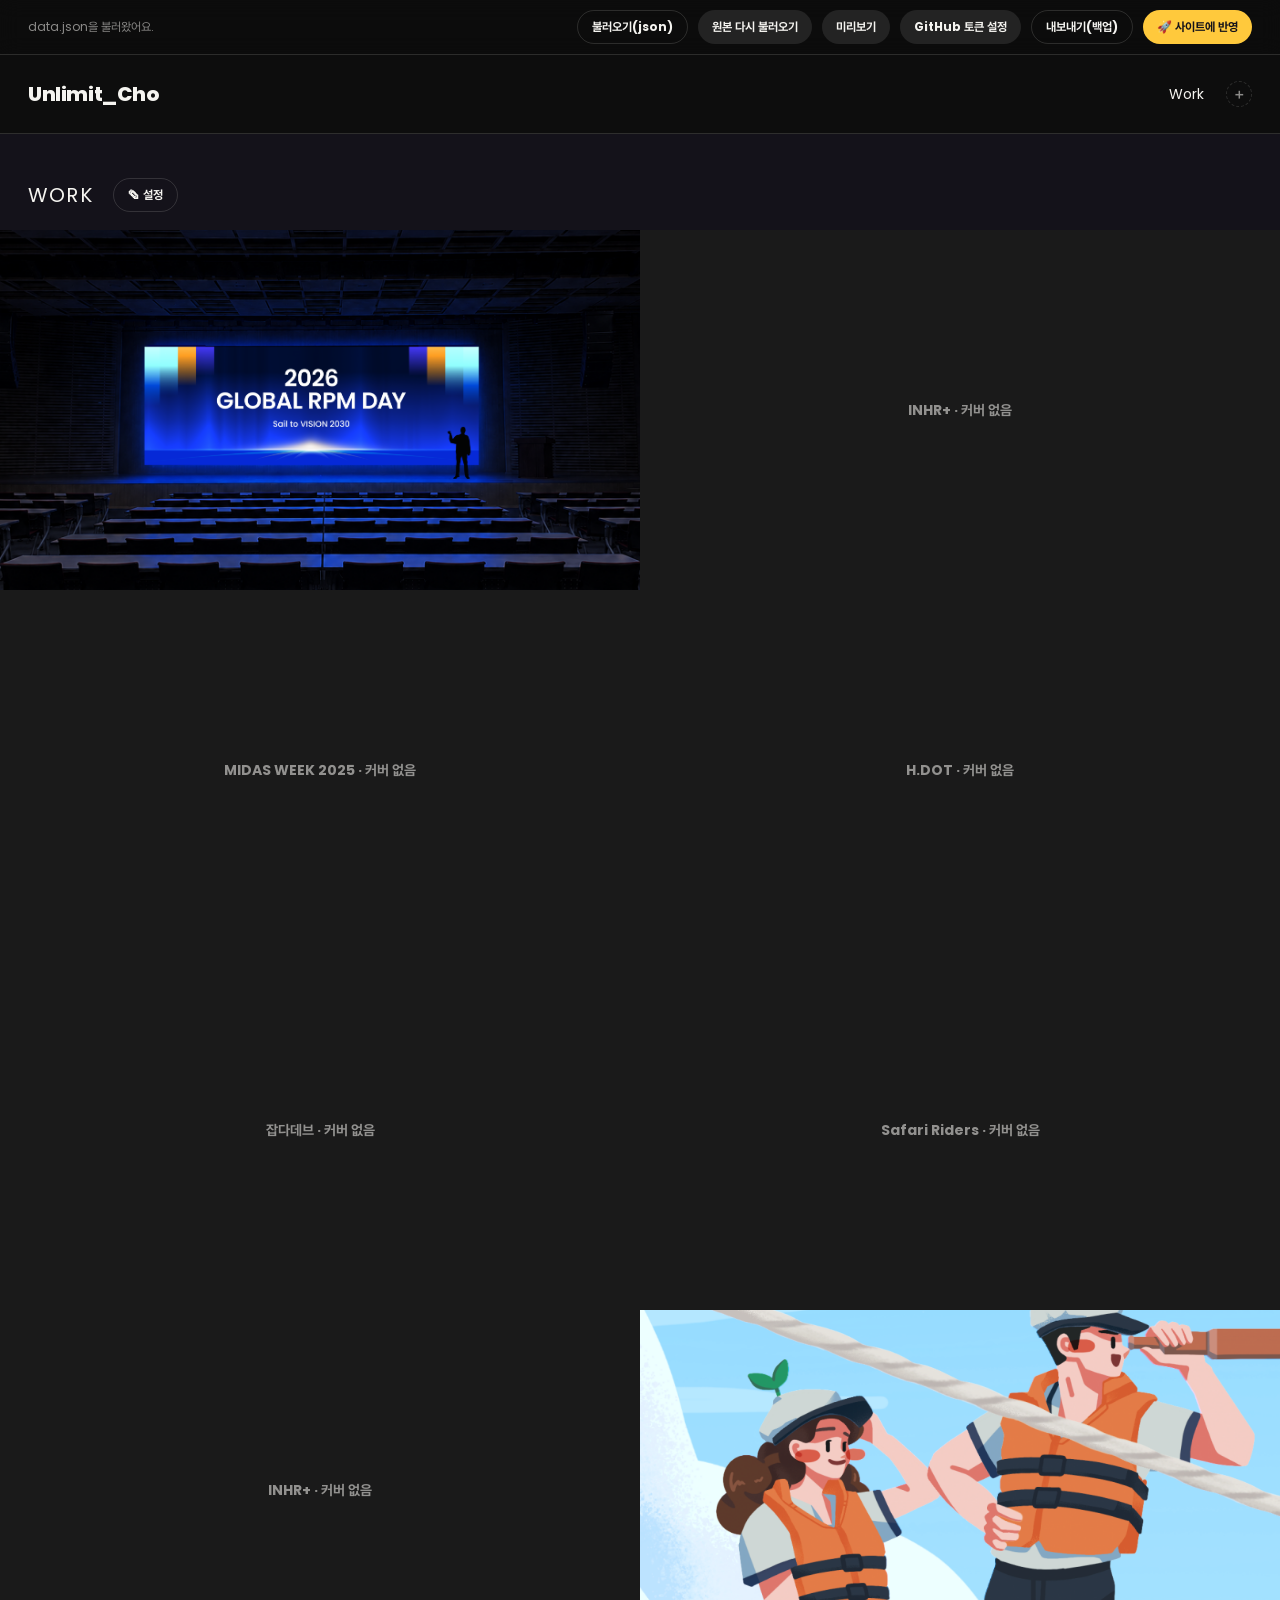
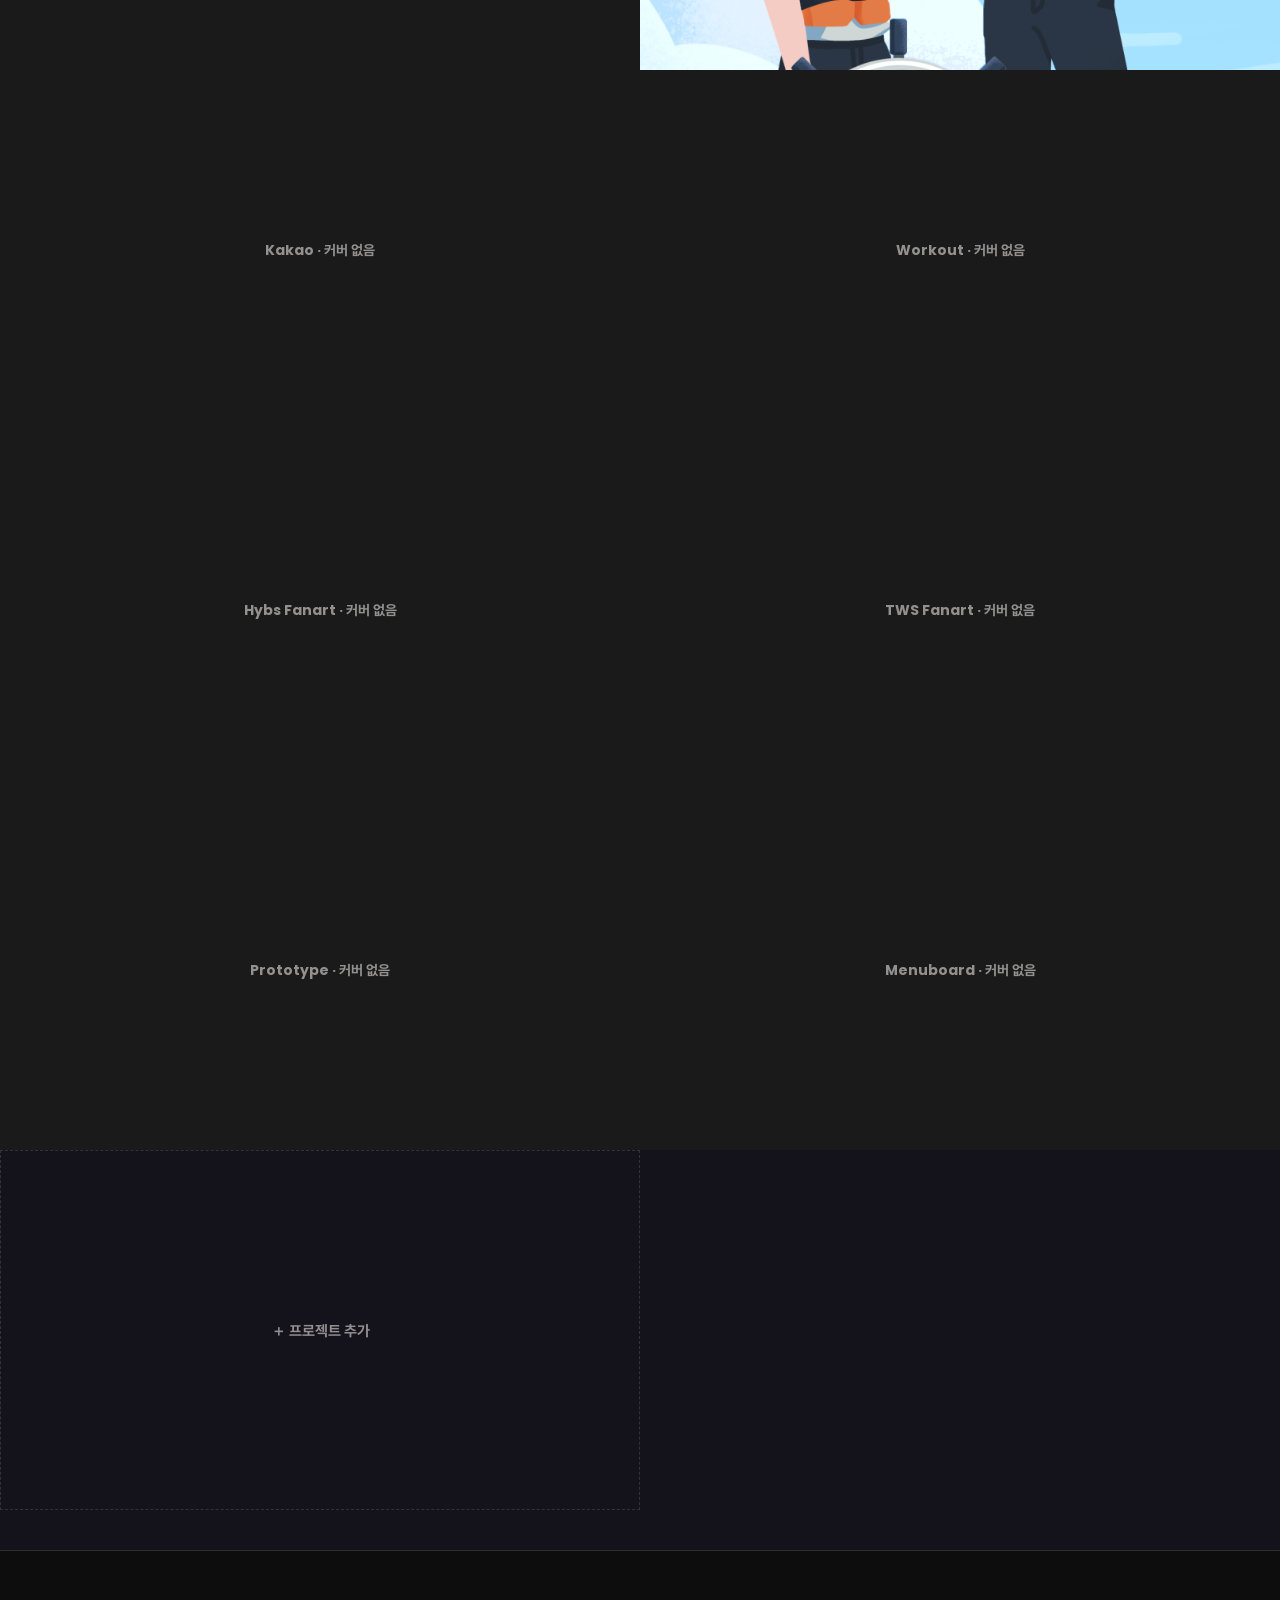
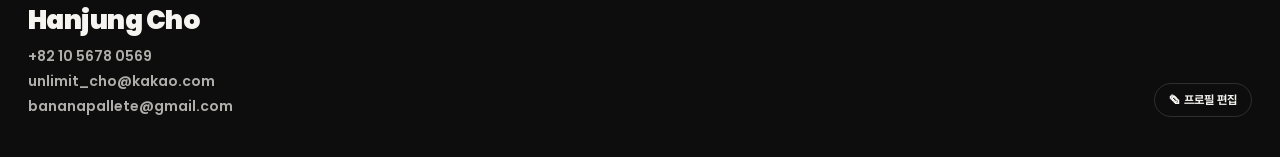
==== admin.html @ c5ddfb30 "초안 경고 배너의 버튼 이름을 결과가 드러나게 수정 "사이트 내용 쓰기" / "임시저장 유지"는 어느 쪽을 고르면 무엇이 남는지 바로 읽히지 않아서, 두 버튼을 대칭으로 다시 지었" ====
<!DOCTYPE html>
<html lang="ko">
<head>
<meta charset="UTF-8" />
<meta name="viewport" content="width=device-width, initial-scale=1.0" />
<title>관리자 페이지 — Unlimit_Cho Portfolio</title>
<link rel="stylesheet" href="style.css" />
</head>
<body class="theme-dark admin-body">

<!-- 관리자 전용 유틸 바 — 이 바를 빼면 아래는 실제 사이트와 같은 구조 -->
<div class="admin-utilbar">
  <div class="container">
    <span class="autosave-status" id="autosaveStatus">불러오는 중...</span>
    <div class="admin-actions">
      <button class="btn btn-outline file-btn btn-small" title="data.json 파일을 직접 불러오기">
        불러오기(json)
        <input type="file" id="importFile" accept="application/json" />
      </button>
      <button class="btn btn-ghost btn-small" id="resetBtn" title="임시 저장을 지우고 원본 data.json을 다시 불러오기">원본 다시 불러오기</button>
      <button class="btn btn-ghost btn-small" id="previewBtn" title="지금 상태를 새 탭에서 미리보기">미리보기</button>
      <button class="btn btn-ghost btn-small" id="tokenBtn" title="배포에 쓸 GitHub 토큰 입력">GitHub 토큰 설정</button>
      <button class="btn btn-outline btn-small" id="exportBtn" title="data.json을 파일로 받아두는 백업">내보내기(백업)</button>
      <button class="btn btn-primary btn-small" id="publishBtn" title="지금 상태 전체를 GitHub에 커밋해 실제 사이트에 반영">🚀 사이트에 반영</button>
    </div>
  </div>
</div>

<!-- 임시저장 초안이 실제 사이트 내용과 다를 때만 나타나는 경고 -->
<div class="admin-stale" id="staleBanner" hidden>
  <div class="container">
    <span class="admin-stale-msg" id="staleMsg"></span>
    <div class="admin-stale-actions">
      <button class="btn btn-outline btn-small" id="staleUseServer" title="임시저장을 지우고 지금 사이트에 올라가 있는 내용을 가져옵니다">사이트에 올라간 내용 불러오기</button>
      <button class="btn btn-ghost btn-small" id="staleKeepDraft" title="화면에 올라와 있는 임시저장 내용을 그대로 두고 계속 편집합니다">임시저장 내용으로 계속 편집</button>
    </div>
  </div>
</div>

<!-- 실제 사이트(index.html)와 동일한 헤더: 브랜드 + 카테고리 탭 -->
<header class="site-header">
  <div class="container">
    <div class="brand">
      <span class="brand-name" id="brandName">Unlimit_Cho</span>
      <span class="brand-role" id="brandRole"></span>
    </div>
    <nav class="tabs" id="tabs"></nav>
  </div>
</header>

<!-- 실제 사이트와 동일한 카테고리별 섹션 그리드 (카드를 클릭하면 편집 팝업) -->
<section class="work">
  <div id="workSections">
    <div class="empty-state">Loading...</div>
  </div>
</section>

<!-- 실제 사이트와 동일한 푸터 + 프로필 편집 버튼 -->
<footer class="site-footer">
  <div class="container footer-grid">
    <div>
      <div class="footer-title" id="footerName">Unlimit_Cho</div>
      <div class="footer-contact" id="footerContact"></div>
    </div>
    <button class="btn btn-outline btn-small" id="profileEditBtn">✎ 프로필 편집</button>
  </div>
</footer>

<div class="admin-modal-overlay hidden" id="projectEditOverlay">
  <div class="admin-modal">
    <div class="admin-modal-topbar">
      <span class="admin-modal-savestate" id="modalSaveState"></span>
      <button class="btn btn-primary btn-small" id="projectEditSave">🚀 저장 · 사이트에 반영</button>
      <button class="admin-modal-close" id="projectEditClose" title="저장하지 않고 닫기">✕</button>
    </div>
    <div id="projectEditBody"></div>
  </div>
</div>

<!-- 지금 어느 부분을 수정 중인지 보여주는 안내 칩 (입력창에 포커스하면 나타남) -->
<div class="editing-indicator" id="editingIndicator" aria-live="polite"></div>

<script src="blocks.js"></script>
<script src="admin.js"></script>
</body>
</html>
---- style.css ----
/* ==========================================================================
   Unlimit_Cho Portfolio — Shared Design System
   미니멀 모노톤 스타일 (Poppins + Pretendard)
   ========================================================================== */

@font-face {
  font-family: "Poppins";
  src: url("fonts/poppins/Poppins-Regular.woff2") format("woff2");
  font-weight: 400;
  font-style: normal;
  font-display: swap;
}
@font-face {
  font-family: "Poppins";
  src: url("fonts/poppins/Poppins-Medium.woff2") format("woff2");
  font-weight: 500;
  font-style: normal;
  font-display: swap;
}
@font-face {
  font-family: "Poppins";
  src: url("fonts/poppins/Poppins-SemiBold.woff2") format("woff2");
  font-weight: 600;
  font-style: normal;
  font-display: swap;
}
@font-face {
  font-family: "Poppins";
  src: url("fonts/poppins/Poppins-Bold.woff2") format("woff2");
  font-weight: 700;
  font-style: normal;
  font-display: swap;
}
@font-face {
  font-family: "Poppins";
  src: url("fonts/poppins/Poppins-ExtraBold.woff2") format("woff2");
  font-weight: 800;
  font-style: normal;
  font-display: swap;
}
@font-face {
  font-family: "Poppins";
  src: url("fonts/poppins/Poppins-Black.woff2") format("woff2");
  font-weight: 900;
  font-style: normal;
  font-display: swap;
}

@font-face {
  font-family: "Pretendard";
  src: url("fonts/pretendard/Pretendard-Regular.woff2") format("woff2");
  font-weight: 400;
  font-style: normal;
  font-display: swap;
}
@font-face {
  font-family: "Pretendard";
  src: url("fonts/pretendard/Pretendard-Medium.woff2") format("woff2");
  font-weight: 500;
  font-style: normal;
  font-display: swap;
}
@font-face {
  font-family: "Pretendard";
  src: url("fonts/pretendard/Pretendard-SemiBold.woff2") format("woff2");
  font-weight: 600;
  font-style: normal;
  font-display: swap;
}
@font-face {
  font-family: "Pretendard";
  src: url("fonts/pretendard/Pretendard-Bold.woff2") format("woff2");
  font-weight: 700;
  font-style: normal;
  font-display: swap;
}
@font-face {
  font-family: "Pretendard";
  src: url("fonts/pretendard/Pretendard-ExtraBold.woff2") format("woff2");
  font-weight: 800;
  font-style: normal;
  font-display: swap;
}
@font-face {
  font-family: "Pretendard";
  src: url("fonts/pretendard/Pretendard-Black.woff2") format("woff2");
  font-weight: 900;
  font-style: normal;
  font-display: swap;
}

:root {
  --ink: #14121a;
  --paper: #faf9f6;
  --paper-soft: #f1efe9;
  --line: rgba(20, 18, 26, 0.12);
  --muted: rgba(20, 18, 26, 0.55);

  /* 카테고리 필터용으로만 쓰는 최소한의 포인트 컬러 */
  --branding: #ff4d6d;
  --illustration: #6c5ce7;
  --motion: #00c2a8;
  --sun: #ffc93c;

  --radius-lg: 28px;
  --radius-md: 18px;
  --radius-sm: 10px;

  /* 카드/패널처럼 배경 위에 살짝 떠 있는 면 */
  --panel: #ffffff;

  --shadow-card: 0 10px 30px rgba(20, 18, 26, 0.08);
  --shadow-pop: 0 20px 50px rgba(20, 18, 26, 0.22);

  --header-h: 78px;

  /* Poppins가 라틴 문자를 담당하고, 한글은 자동으로 Pretendard로 대체됩니다 */
  --font: "Poppins", "Pretendard", "Apple SD Gothic Neo", "Helvetica Neue", Arial, sans-serif;
}

/* 공개 사이트(index/project)와 관리자 페이지 모두 같은 다크 테마를 공유 */
body.theme-dark {
  --ink: #f5f4f0;
  --paper: #0d0d0d;
  --paper-soft: #1a1a1a;
  --panel: #161616;
  --line: rgba(245, 244, 240, 0.14);
  --muted: rgba(245, 244, 240, 0.55);
}

* { box-sizing: border-box; }

html, body {
  margin: 0;
  padding: 0;
}

body {
  background: var(--paper);
  color: var(--ink);
  font-family: var(--font);
  line-height: 1.5;
  -webkit-font-smoothing: antialiased;
  /* 콘텐츠 배경색 전환이 갑자기가 아니라 서서히 일어나도록 */
  transition: background-color 0.65s ease, color 0.65s ease;
}

a { color: inherit; text-decoration: none; }
img { max-width: 100%; display: block; }
button { font-family: inherit; cursor: pointer; }
input, textarea, select { font-family: inherit; }

::selection { background: var(--sun); color: var(--ink); }

.container {
  max-width: 1350px;
  margin: 0 auto;
  padding: 0 28px;
}

/* ---------------------------------- Header ---------------------------------- */

.site-header {
  position: sticky;
  top: 0;
  z-index: 40;
  background: var(--paper);
  border-bottom: 1px solid var(--line);
}

.site-header .container {
  display: flex;
  align-items: center;
  justify-content: space-between;
  height: var(--header-h);
  gap: 14px;
}

.brand {
  display: flex;
  flex-direction: column;
  line-height: 1.1;
}

.brand-name {
  font-weight: 800;
  font-size: 20px;
  letter-spacing: -0.02em;
  transition: color 0.2s ease;
}

.brand-role {
  font-size: 12px;
  color: var(--muted);
  font-weight: 600;
}

.tabs {
  display: flex;
  align-items: center;
  gap: 22px;
}

.tab {
  border: none;
  background: transparent;
  padding: 6px 0;
  font-weight: 400;
  font-size: 14px;
  color: var(--muted);
  transition: color 0.2s ease, transform 0.15s ease;
  white-space: nowrap;
  flex: none;
}

.tab:hover { transform: translateY(-1px); }

.tab.active { color: var(--ink); }

/* 카테고리 이름은 레귤러 두께로 통일하고, 선택 여부는 색으로만 구분한다.
   두 겹 크로스페이드 구조는 그대로 두어 레이아웃이 흔들리지 않게 유지 */
.tab-label {
  position: relative;
  display: inline-block;
  white-space: nowrap;
}

.tab-label .tl-bold {
  font-weight: 400;
  opacity: 0;
  transition: opacity 0.25s ease;
}

.tab-label .tl-reg {
  position: absolute;
  inset: 0;
  font-weight: 400;
  opacity: 1;
  transition: opacity 0.25s ease;
}

.tab.active .tab-label .tl-bold { opacity: 1; }
.tab.active .tab-label .tl-reg { opacity: 0; }

/* ---------------------------------- Work Grid ---------------------------------- */

.work {
  background: var(--paper);
  transition: background 0.2s ease;
  padding-bottom: 40px;
}

/* 카테고리별 단(섹션): 제목 줄 + 카드 그리드 */
.work-section {
  scroll-margin-top: calc(var(--header-h) + 8px);
}

.work-section-head {
  padding: 44px 0 18px;
}

/* 섹션 머리를 생략한 경우(카테고리 하나) 그만큼의 위 여백을 섹션이 대신 갖는다 */
.work-section-bare {
  padding-top: 44px;
}

.work-section-head .container {
  display: flex;
  align-items: center;
  gap: 10px;
}

/* 바디에 표시되는 카테고리 이름은 레귤러 + 전부 대문자 */
.work-section-head h2 {
  font-size: 20px;
  font-weight: 400;
  letter-spacing: 0.06em;
  text-transform: uppercase;
  margin: 0;
}

/* 관리자 전용: 섹션 머리의 카테고리 설정 버튼 */
.ws-edit { margin-left: 10px; }

.work-grid {
  display: grid;
  grid-template-columns: repeat(2, 1fr);
  gap: 0;
}

.card {
  position: relative;
  cursor: pointer;
  overflow: hidden;
}

.card-media {
  aspect-ratio: 16 / 9;
  width: 100%;
  display: flex;
  align-items: center;
  justify-content: center;
  background: var(--paper-soft);
  position: relative;
  overflow: hidden;
}

.card-media img,
.card-media video {
  width: 100%;
  height: 100%;
  object-fit: cover;
  transition: transform 0.5s ease;
}

.card:hover .card-media img,
.card:hover .card-media video {
  transform: scale(1.04);
}

/* 평소엔 이미지만 보이다가, 마우스를 올리면 어두운 스크림 위로 제목·설명이 중앙에 페이드인 */
.card-body {
  position: absolute;
  inset: 0;
  display: flex;
  flex-direction: column;
  align-items: center;
  justify-content: center;
  text-align: center;
  padding: 32px;
  background: rgba(0, 0, 0, 0.55);
  opacity: 0;
  transition: opacity 0.3s ease;
}

.card:hover .card-body { opacity: 1; }

.card-title {
  font-size: 17px;
  font-weight: 700;
  letter-spacing: -0.01em;
  color: #fff;
  margin-bottom: 6px;
}

.card-desc {
  font-size: 13px;
  line-height: 1.5;
  color: rgba(255, 255, 255, 0.7);
  display: -webkit-box;
  -webkit-line-clamp: 2;
  -webkit-box-orient: vertical;
  overflow: hidden;
}

.empty-state {
  padding: 60px 20px;
  text-align: center;
  color: var(--muted);
  font-weight: 600;
  grid-column: 1 / -1;
}

/* ---------------------------------- 상세 페이지 태그 ---------------------------------- */

.modal-tag {
  display: inline-block;
  font-size: 11px;
  font-weight: 400;
  letter-spacing: 0.06em;
  text-transform: uppercase;
  padding: 5px 12px;
  border-radius: 999px;
  border: 1.5px solid var(--line);
  color: var(--muted);
  margin-bottom: 14px;
  background: transparent;
}

/* ---------------------------------- Footer ---------------------------------- */

.site-footer {
  border-top: 1px solid var(--line);
  padding: 50px 0 40px;
}

.footer-grid {
  display: flex;
  flex-wrap: wrap;
  justify-content: space-between;
  gap: 24px;
  align-items: flex-end;
}

.footer-title {
  font-size: 26px;
  font-weight: 900;
  letter-spacing: -0.02em;
  margin-bottom: 6px;
}

.footer-contact {
  display: flex;
  flex-direction: column;
  gap: 4px;
  font-size: 14px;
  font-weight: 600;
  color: color-mix(in srgb, var(--ink) 70%, transparent);
}

.footer-contact a:hover { color: var(--branding); }

.footer-admin-link {
  font-size: 12px;
  color: color-mix(in srgb, var(--ink) 35%, transparent);
  font-weight: 600;
}

.footer-admin-link:hover { color: color-mix(in srgb, var(--ink) 60%, transparent); }

/* --------- 프로젝트 배경색: 그 프로젝트를 여는 동안 전체 배경이 서서히 바뀐다 --------- */

/* 배경이 켜져 있는 동안에는 페이지의 기본 배경(--paper) 대신 인라인 색이 쓰인다.
   본문 영역들이 자기 배경으로 덮어버리지 않도록 투명 처리 */
body.bg-takeover .work,
body.bg-takeover .proj-main,
body.bg-takeover .site-footer {
  background: transparent;
}

/* 밝은 색으로 덮었을 때는 글자·선을 어두운 쪽으로 뒤집어 대비를 유지 */
body.bg-takeover-light {
  --ink: #14121a;
  --paper: #faf9f6;
  --paper-soft: #f1efe9;
  --line: rgba(20, 18, 26, 0.12);
  --muted: rgba(20, 18, 26, 0.55);
}

/* 배경 전환에 맞춰 글자색도 서서히 따라오도록 */
.proj-title,
.back-link,
.proj-brand,
.footer-title,
.footer-contact,
.blk-text {
  transition: color 0.65s ease;
}

/* ---------------------- 스크롤 리빌: 화면에 들어오면 슬라이드 인 ---------------------- */

.reveal {
  opacity: 0;
  transform: translateY(48px);
  transition: opacity 0.7s ease-in, transform 0.7s ease-in;
  will-change: opacity, transform;
}

.reveal.reveal-in {
  opacity: 1;
  transform: none;
}

@media (prefers-reduced-motion: reduce) {
  .reveal {
    opacity: 1;
    transform: none;
    transition: none;
  }
}

/* ================================================================
   Admin page
   ================================================================ */

/* 관리자 화면의 모든 입력 요소는 다크 테마 색을 따른다
   (브라우저 기본값이 흰 배경/검은 글자라 명시가 필요) */
.admin-body input:not([type="color"]):not([type="file"]):not([type="checkbox"]),
.admin-body textarea,
.admin-body select,
.admin-modal input:not([type="color"]):not([type="file"]):not([type="checkbox"]),
.admin-modal textarea,
.admin-modal select {
  background: var(--paper-soft);
  color: var(--ink);
  caret-color: var(--sun);
}

.admin-body ::placeholder,
.admin-modal ::placeholder {
  color: color-mix(in srgb, var(--ink) 35%, transparent);
}

/* 관리자 전용 유틸 바 — 이 바 아래는 실제 사이트와 동일한 구조 */
.admin-utilbar {
  position: sticky;
  top: 0;
  z-index: 60;
  background: color-mix(in srgb, var(--paper) 92%, transparent);
  backdrop-filter: blur(10px);
  border-bottom: 1px solid var(--line);
}

.admin-utilbar .container {
  display: flex;
  align-items: center;
  gap: 14px;
  height: 54px;
  overflow-x: auto;
}

.admin-utilbar .autosave-status {
  margin-right: auto;
  white-space: nowrap;
  overflow: hidden;
  text-overflow: ellipsis;
}

.admin-utilbar .admin-actions {
  flex-wrap: nowrap;
  flex: none;
}

.admin-utilbar .btn { white-space: nowrap; }

/* 오래된 임시저장으로 사이트를 덮어쓰기 전에 띄우는 경고 배너 */
.admin-stale {
  background: #4a2b00;
  border-bottom: 1px solid #7a4a00;
  color: #ffe6bf;
}

.admin-stale[hidden] { display: none; }

.admin-stale .container {
  display: flex;
  align-items: center;
  gap: 14px;
  padding: 12px 28px;
}

.admin-stale-msg {
  margin-right: auto;
  font-size: 13px;
  line-height: 1.6;
}

.admin-stale-actions {
  display: flex;
  gap: 8px;
  flex: none;
}

@media (max-width: 720px) {
  .admin-stale .container { flex-direction: column; align-items: stretch; }
  .admin-stale-actions { justify-content: flex-end; }
}

/* 사이트 헤더는 유틸 바 바로 아래에 붙어 스크롤 시 함께 고정 */
.admin-body .site-header { top: 54px; }

.admin-actions {
  display: flex;
  gap: 10px;
  flex-wrap: wrap;
}

.btn {
  border: none;
  border-radius: 999px;
  padding: 10px 18px;
  font-weight: 700;
  font-size: 13px;
  transition: transform 0.15s ease, opacity 0.15s ease;
}

.btn:hover { transform: translateY(-1px); }

.btn-primary { background: var(--sun); color: #14121a; }
.btn-ghost { background: color-mix(in srgb, var(--ink) 10%, transparent); color: var(--ink); }
.btn-outline { background: transparent; border: 1.5px solid var(--line); color: var(--ink); }
.btn-danger { background: transparent; color: var(--branding); border: 1.5px solid color-mix(in srgb, var(--branding) 55%, transparent); }
.btn-small { padding: 7px 14px; font-size: 12px; }
.btn-xs { padding: 5px 11px; font-size: 11px; }

.file-btn { position: relative; overflow: hidden; }

/* 파일 input은 대체 요소라 inset:0만으로는 늘어나지 않는다.
   버튼 전체가 클릭되도록 크기를 명시한다 */
.file-btn input[type="file"] {
  position: absolute;
  inset: 0;
  width: 100%;
  height: 100%;
  opacity: 0;
  cursor: pointer;
}

.field-row {
  display: grid;
  grid-template-columns: repeat(auto-fit, minmax(220px, 1fr));
  gap: 14px;
  margin-bottom: 14px;
}

.field label {
  display: block;
  font-size: 12px;
  font-weight: 700;
  color: var(--muted);
  margin-bottom: 6px;
  transition: color 0.15s ease;
}

.field input[type="text"],
.field input[type="email"],
.field input[type="tel"],
.field input[type="url"],
.field textarea {
  width: 100%;
  padding: 10px 12px;
  border-radius: var(--radius-sm);
  border: 1.5px solid var(--line);
  background: var(--paper-soft);
  font-size: 14px;
}

.field textarea {
  resize: vertical;
  min-height: 90px;
}

/* ---- 사이트와 동일한 카드 그리드 위의 관리자 요소 ---- */

/* 커버가 없는 카드에도 제목이 보이도록 (공개 사이트에는 없는 관리자 전용 표시) */
.card-empty-title {
  font-size: 14px;
  font-weight: 700;
  color: var(--muted);
  padding: 16px;
  text-align: center;
}

.card-edit-hint {
  margin-top: 10px;
  font-size: 12px;
  font-weight: 700;
  color: rgba(255, 255, 255, 0.55);
}

/* 카드 위 삭제/드래그 버튼 (호버 시 표시) */
.admin-card .project-thumb-delete,
.admin-card .project-thumb-handle {
  z-index: 2;
  width: 30px;
  height: 30px;
  top: 10px;
}

.admin-card .project-thumb-delete { right: 10px; }
.admin-card .project-thumb-handle { left: 10px; }

.admin-card:hover .project-thumb-delete,
.admin-card:hover .project-thumb-handle { opacity: 1; }

.admin-card.dragging { opacity: 0.4; }

/* ---- 드래그로 옮길 자리를 색 막대로 표시 (카드·블록·이미지 공통) ---- */

.drop-before::after,
.drop-after::after {
  content: "";
  position: absolute;
  z-index: 5;
  background: var(--sun);
  border-radius: 999px;
  box-shadow: 0 0 10px color-mix(in srgb, var(--sun) 75%, transparent);
  pointer-events: none;
  animation: drop-pop 0.14s ease-out;
}

/* 가로로 나열된 항목: 왼쪽/오른쪽 경계에 세로 막대 */
.drop-x.drop-before::after,
.drop-x.drop-after::after {
  top: 5%;
  bottom: 5%;
  width: 4px;
}

.drop-x.drop-before::after { left: 0; }
.drop-x.drop-after::after { right: 0; }

/* 세로로 쌓인 항목: 위/아래 경계에 가로 막대 */
.drop-y.drop-before::after,
.drop-y.drop-after::after {
  left: 2%;
  right: 2%;
  height: 4px;
}

.drop-y.drop-before::after { top: 0; }
.drop-y.drop-after::after { bottom: 0; }

@keyframes drop-pop {
  from { opacity: 0; transform: scale(0.7); }
  to { opacity: 1; transform: none; }
}

/* "+ 프로젝트 추가" 카드 */
.card-add {
  aspect-ratio: 16 / 9;
  border: 1.5px dashed var(--line);
  background: transparent;
  color: var(--muted);
  font-size: 15px;
  font-weight: 700;
  display: flex;
  align-items: center;
  justify-content: center;
  cursor: pointer;
  transition: border-color 0.15s ease, color 0.15s ease;
}

.card-add:hover {
  border-color: var(--sun);
  color: var(--sun);
}

.tab-add {
  width: 26px;
  height: 26px;
  border: 1.5px dashed var(--line);
  border-radius: 50%;
  background: transparent;
  color: var(--muted);
  font-size: 14px;
  font-weight: 700;
  display: flex;
  align-items: center;
  justify-content: center;
  padding: 0;
  flex: none;
  transition: border-color 0.15s ease, color 0.15s ease;
}

.tab-add:hover {
  border-color: var(--sun);
  color: var(--sun);
  transform: none;
}

.project-thumb-delete {
  position: absolute;
  top: 6px;
  right: 6px;
  width: 24px;
  height: 24px;
  border-radius: 50%;
  border: none;
  background: rgba(20, 18, 26, 0.7);
  color: #fff;
  font-size: 12px;
  line-height: 1;
  display: flex;
  align-items: center;
  justify-content: center;
  opacity: 0;
  transition: opacity 0.15s ease;
}

.project-thumb-card:hover .project-thumb-delete { opacity: 1; }

.project-thumb-handle {
  position: absolute;
  top: 6px;
  left: 6px;
  width: 24px;
  height: 24px;
  border-radius: 50%;
  border: none;
  background: rgba(20, 18, 26, 0.7);
  color: #fff;
  font-size: 12px;
  line-height: 1;
  display: flex;
  align-items: center;
  justify-content: center;
  opacity: 0;
  cursor: grab;
  transition: opacity 0.15s ease;
}

.project-thumb-card:hover .project-thumb-handle { opacity: 1; }
.project-thumb-handle:active { cursor: grabbing; }

.project-thumb-card.dragging { opacity: 0.4; }

/* ---- 프로젝트 편집 팝업 ---- */

.admin-modal-overlay {
  position: fixed;
  inset: 0;
  background: rgba(0, 0, 0, 0.65);
  backdrop-filter: blur(4px);
  display: flex;
  align-items: flex-start;
  justify-content: center;
  padding: 40px 20px;
  overflow-y: auto;
  z-index: 200;
}

.admin-modal-overlay.hidden { display: none; }

/* 화면 폭에 따라 유동적으로 넓어지되 1920px을 넘지 않는다.
   웹에서 주로 편집하므로 넓은 모니터에서는 그만큼 넓게 써서 스크롤을 줄인다 */
.admin-modal {
  background: var(--panel);
  border: 1px solid var(--line);
  border-radius: var(--radius-lg);
  width: min(90vw, 1920px);
  padding: 32px;
  position: relative;
  box-shadow: var(--shadow-pop);
  margin-bottom: 40px;
}

/* 팝업 상단 바: [저장되지 않음 표시] ... [저장 버튼] [닫기 버튼] */
.admin-modal-topbar {
  display: flex;
  align-items: center;
  justify-content: flex-end;
  gap: 10px;
  margin-bottom: 12px;
}

.admin-modal-savestate {
  margin-right: auto;
  font-size: 12px;
  font-weight: 700;
  color: var(--sun);
  opacity: 0;
  transition: opacity 0.15s ease;
  overflow: hidden;
  text-overflow: ellipsis;
  white-space: nowrap;
}

.admin-modal-savestate.visible { opacity: 1; }

.admin-modal-close {
  width: 36px;
  height: 36px;
  border-radius: 50%;
  border: none;
  background: var(--paper-soft);
  color: var(--ink);
  font-size: 16px;
  font-weight: 700;
  display: flex;
  align-items: center;
  justify-content: center;
  flex: none;
}

.project-card-head {
  display: flex;
  justify-content: space-between;
  align-items: center;
  margin-bottom: 12px;
  gap: 10px;
}

.project-card-head strong {
  font-size: 14px;
}

.thumb-row {
  display: flex;
  flex-wrap: wrap;
  align-items: flex-start;
  gap: 8px;
  margin-top: 10px;
}

/* 높이만 고정하고 너비는 이미지 비율을 따라간다 (정사각형 크롭 없이 전체가 보이도록) */
.thumb {
  position: relative;
  height: 96px;
  width: auto;
  min-width: 44px;
  border-radius: var(--radius-sm);
  overflow: hidden;
  border: 1.5px solid var(--line);
  background: var(--paper-soft);
  flex: none;
}

.thumb img, .thumb video {
  height: 100%;
  width: auto;
  max-width: 260px;
  object-fit: contain;
  display: block;
}

/* 썸네일 줄 안에 함께 놓이는 업로드 타일 */
.thumb-add {
  height: 96px;
  min-width: 96px;
  padding: 0 12px;
  border: 1.5px dashed var(--line);
  border-radius: var(--radius-sm);
  background: transparent;
  color: var(--muted);
  display: flex;
  flex-direction: column;
  align-items: center;
  justify-content: center;
  gap: 3px;
  flex: none;
  transition: border-color 0.15s ease, color 0.15s ease;
}

.thumb-add:hover {
  border-color: var(--sun);
  color: var(--sun);
}

.thumb-add-plus { font-size: 17px; line-height: 1; }
.thumb-add-text { font-size: 11px; font-weight: 700; white-space: nowrap; }

.thumb button {
  position: absolute;
  top: 3px;
  right: 3px;
  width: 20px;
  height: 20px;
  border-radius: 50%;
  border: none;
  background: rgba(20, 18, 26, 0.75);
  color: #fff;
  font-size: 11px;
  line-height: 1;
}

.autosave-status {
  font-size: 12px;
  color: var(--muted);
}

/* 상단바(← Back to list)·제목과 같은 기준선에 맞춘다.
   .container와 동일한 폭·여백을 써서 좌우 여백이 정확히 일치한다 */
.blk-text {
  width: 100%;
  max-width: 1350px;
  margin: 0 auto;
  padding: 0 28px;
  white-space: pre-wrap;
  line-height: 1.65;
  color: color-mix(in srgb, var(--ink) 80%, transparent);
}

.blk-images-single {
  display: flex;
  flex-direction: column;
  gap: 14px;
}

.blk-images-single img {
  width: 100%;
  border-radius: var(--radius-sm);
  border: 1px solid var(--line);
}

.blk-images-grid {
  display: grid;
  gap: 14px;
}

.blk-grid-2 { grid-template-columns: repeat(2, 1fr); }
.blk-grid-3 { grid-template-columns: repeat(3, 1fr); }
.blk-grid-4 { grid-template-columns: repeat(4, 1fr); }

.blk-images-grid img {
  width: 100%;
  height: 100%;
  aspect-ratio: 1 / 1;
  object-fit: cover;
  border-radius: var(--radius-sm);
  border: 1px solid var(--line);
}

.blk-images-masonry {
  columns: 3;
  column-gap: 14px;
}

.blk-images-masonry > * {
  break-inside: avoid;
  margin-bottom: 14px;
}

.blk-images-masonry img {
  width: 100%;
  display: block;
  border-radius: var(--radius-sm);
  border: 1px solid var(--line);
}

/* 그리드 반응형: 화면이 좁아지면 열 수를 줄이고, 모바일에서는 1열 */
@media (max-width: 1024px) {
  .blk-grid-3, .blk-grid-4 { grid-template-columns: repeat(2, 1fr); }
  .blk-images-masonry { columns: 2; }
}

@media (max-width: 640px) {
  .blk-grid-2, .blk-grid-3, .blk-grid-4 { grid-template-columns: 1fr; }
  .blk-images-masonry { columns: 1; }
  .blk-images-grid img { aspect-ratio: auto; }
}

.blk-slider {
  position: relative;
  overflow: hidden;
  border-radius: var(--radius-sm);
  border: 1px solid var(--line);
  background: var(--paper-soft);
}

.blk-slider-track {
  display: flex;
  align-items: flex-start;
  transition: transform 0.5s ease;
}

.blk-slider-track img {
  flex: 0 0 100%;
  width: 100%;
}

.blk-slider-dots {
  position: absolute;
  bottom: 12px;
  left: 0;
  right: 0;
  display: flex;
  justify-content: center;
  gap: 7px;
}

.blk-slider-dots button {
  width: 9px;
  height: 9px;
  border-radius: 50%;
  border: none;
  padding: 0;
  background: rgba(255, 255, 255, 0.55);
  box-shadow: 0 1px 3px rgba(20, 18, 26, 0.3);
}

.blk-slider-dots button.active { background: #fff; }

.blk-embed iframe {
  width: 100%;
  aspect-ratio: 16 / 9;
  border-radius: var(--radius-sm);
  border: 1px solid var(--line);
  display: block;
}

.blk-embed video {
  width: 100%;
  border-radius: var(--radius-sm);
  border: 1px solid var(--line);
  display: block;
}

/* ---------------------------- 프로젝트 상세 페이지 ---------------------------- */

.proj-topbar {
  position: sticky;
  top: 0;
  z-index: 40;
  background: color-mix(in srgb, var(--paper) 85%, transparent);
  backdrop-filter: blur(10px);
  border-bottom: 1px solid var(--line);
  transition: background-color 0.65s ease, border-color 0.65s ease, color 0.65s ease,
    transform 0.35s ease;
}

/* 아래로 스크롤하는 동안에는 상단바를 감춘다 (위로 올리면 다시 나타남) */
.proj-topbar-hidden { transform: translateY(-100%); }

/* ---------------------------- 맨 위로 가기 버튼 ---------------------------- */

.to-top {
  position: fixed;
  right: 28px;
  bottom: 28px;
  z-index: 60;
  width: 48px;
  height: 48px;
  border-radius: 50%;
  border: 1px solid var(--line);
  background: color-mix(in srgb, var(--paper) 88%, transparent);
  backdrop-filter: blur(10px);
  color: var(--ink);
  font-size: 18px;
  line-height: 1;
  display: flex;
  align-items: center;
  justify-content: center;
  /* 어느 정도 내려가기 전에는 감춰둔다 */
  opacity: 0;
  visibility: hidden;
  transform: translateY(10px);
  transition: opacity 0.3s ease, transform 0.3s ease, visibility 0.3s,
    background-color 0.65s ease, color 0.65s ease, border-color 0.65s ease;
}

.to-top.to-top-show {
  opacity: 1;
  visibility: visible;
  transform: none;
}

.to-top:hover {
  border-color: color-mix(in srgb, var(--ink) 45%, transparent);
  transform: translateY(-2px);
}

@media (prefers-reduced-motion: reduce) {
  .proj-topbar, .to-top { transition: none; }
}

.proj-topbar-inner {
  display: flex;
  align-items: center;
  justify-content: space-between;
  height: 64px;
}

.back-link {
  font-weight: 700;
  font-size: 14px;
}

.back-link:hover { color: var(--branding); }

.proj-brand {
  font-weight: 800;
  font-size: 16px;
  letter-spacing: -0.02em;
}

.proj-hero-wrap { padding: 48px 0 8px; }

.proj-hero-wrap.proj-hero-dark .proj-title { color: #fff; }
.proj-hero-wrap.proj-hero-dark .modal-tag {
  color: rgba(255, 255, 255, 0.85);
  border-color: rgba(255, 255, 255, 0.35);
}

/* 카테고리 뱃지가 타이틀 우측 상단에 오도록 가로 배치.
   DOM 순서는 타이틀 → 뱃지이고, space-between으로 좌/우에 자동 배치된다 */
.proj-hero {
  padding-top: 0;
  display: flex;
  align-items: flex-start;
  justify-content: space-between;
  gap: 14px 24px;
}

.proj-title {
  font-size: clamp(30px, 5vw, 52px);
  font-weight: 900;
  letter-spacing: -0.02em;
  margin: 0;
  flex: 1 1 auto;
  min-width: 0;
}

.proj-hero .modal-tag {
  flex: none;
  margin-bottom: 0;
  margin-top: 6px;
}

.proj-blocks {
  display: flex;
  flex-direction: column;
  gap: 28px;
  padding: 0;
}

.proj-blocks .empty-state { padding: 80px 20px; }

/* 상세 페이지에서 이미지는 화면 가로를 꽉 채운다 */
.proj-blocks .blk-images-single { gap: 0; }

.proj-blocks .blk-images-single img,
.proj-blocks .blk-images-grid img,
.proj-blocks .blk-images-masonry img,
.proj-blocks .blk-slider {
  border: none;
  border-radius: 0;
}

.proj-blocks .blk-images-grid { gap: 10px; }
.proj-blocks .blk-images-masonry { column-gap: 10px; }
.proj-blocks .blk-images-masonry > * { margin-bottom: 10px; }

/* 상세 페이지에서 영상 임베드도 화면 가로를 꽉 채운다 */
.proj-blocks .blk-embed iframe,
.proj-blocks .blk-embed video {
  border: none;
  border-radius: 0;
}

.mini-label {
  display: block;
  font-size: 12px;
  font-weight: 700;
  color: var(--muted);
  margin: 14px 0 5px;
}

/* .field label { display:block } 규칙보다 우선하도록 .field .toggle-switch로 명시 */
.field .toggle-switch,
.toggle-switch {
  display: inline-flex;
  align-items: center;
  gap: 8px;
  margin-bottom: 0;
  cursor: pointer;
  flex: none;
  vertical-align: middle;
}

.block-list { margin-top: 4px; }

.block-item {
  position: relative;
  background: var(--panel);
  border: 1.5px solid var(--line);
  border-radius: var(--radius-sm);
  padding: 14px;
  margin-top: 10px;
  transition: border-color 0.15s ease, box-shadow 0.15s ease;
}

.block-item.dragging { opacity: 0.4; }

.block-head {
  display: flex;
  align-items: center;
  gap: 8px;
  margin-bottom: 6px;
}

.drag-handle {
  border: none;
  background: transparent;
  color: color-mix(in srgb, var(--ink) 45%, transparent);
  font-size: 16px;
  padding: 2px 6px;
  border-radius: 6px;
  cursor: grab;
  user-select: none;
}

.drag-handle:hover { background: var(--paper-soft); color: var(--ink); }
.drag-handle:active { cursor: grabbing; }

.block-type-label {
  font-size: 11px;
  font-weight: 800;
  letter-spacing: 0.05em;
  color: color-mix(in srgb, var(--ink) 50%, transparent);
  transition: color 0.15s ease;
}

.block-textarea {
  width: 100%;
  padding: 10px 12px;
  border-radius: var(--radius-sm);
  border: 1.5px solid var(--line);
  background: var(--paper-soft);
  resize: vertical;
  min-height: 80px;
  line-height: 1.6;
}

/* 레이아웃 선택 · 간격 등 작은 컨트롤들을 한 줄에 모아 배치 */
.block-controls-row {
  display: flex;
  align-items: center;
  gap: 8px 14px;
  flex-wrap: wrap;
  margin-top: 10px;
}

/* 간격 조절(라벨 + 숫자 + px + 기본값)은 한 덩어리로 묶여 줄바꿈된다 */
.gap-field {
  display: inline-flex;
  align-items: center;
  gap: 6px;
  flex-wrap: nowrap;
}

.control-label {
  font-size: 12px;
  font-weight: 700;
  color: var(--muted);
}

.size-input {
  width: 54px;
  padding: 6px 8px;
  border: 1.5px solid var(--line);
  border-radius: 8px;
  font-size: 13px;
}

.color-input {
  width: 34px;
  height: 30px;
  border: 1.5px solid var(--line);
  border-radius: 8px;
  padding: 2px;
  background: var(--panel);
  flex: none;
}

/* 컬러피커 + 헥스 입력 + 스와치를 한 줄로 묶는 색상 조절 필드 */
.color-control {
  display: inline-flex;
  align-items: center;
  gap: 8px;
  flex-wrap: wrap;
}

.hex-input {
  width: 90px;
  padding: 7px 8px;
  border: 1.5px solid var(--line);
  border-radius: 8px;
  font-size: 13px;
  font-family: inherit;
  text-transform: lowercase;
}

.color-swatches {
  display: flex;
  align-items: center;
  gap: 6px;
  margin-left: 4px;
}

.swatch {
  width: 22px;
  height: 22px;
  border-radius: 7px;
  border: 1.5px solid var(--line);
  padding: 0;
  transition: transform 0.12s ease;
}

.swatch:hover { transform: scale(1.15); }

.layout-seg {
  display: inline-flex;
  background: var(--paper-soft);
  border: 1.5px solid var(--line);
  border-radius: 999px;
  padding: 2px;
  gap: 2px;
  flex: none;
}

.layout-seg button {
  border: none;
  background: transparent;
  padding: 5px 12px;
  border-radius: 999px;
  font-size: 12px;
  font-weight: 700;
  color: color-mix(in srgb, var(--ink) 55%, transparent);
  white-space: nowrap;
}

.layout-seg button.active {
  background: var(--ink);
  color: var(--paper);
}

.drag-handle-mini {
  position: absolute;
  top: 3px;
  left: 3px;
  width: 20px;
  height: 20px;
  border-radius: 6px;
  border: none;
  background: rgba(20, 18, 26, 0.75);
  color: #fff;
  font-size: 10px;
  line-height: 1;
  display: flex;
  align-items: center;
  justify-content: center;
  cursor: grab;
}

.drag-handle-mini:active { cursor: grabbing; }

.add-block-row {
  display: flex;
  gap: 8px;
  flex-wrap: wrap;
  margin-top: 12px;
}

.block-hint {
  margin-top: 8px;
  font-size: 12px;
  font-weight: 600;
  color: color-mix(in srgb, var(--ink) 55%, transparent);
}

.embed-input {
  width: 100%;
  padding: 10px 12px;
  border-radius: var(--radius-sm);
  border: 1.5px solid var(--line);
  background: var(--paper-soft);
  font-size: 13px;
}

.summary-input {
  width: 100%;
  padding: 9px 12px;
  border-radius: var(--radius-sm);
  border: 1.5px solid var(--line);
  background: var(--paper-soft);
  font-size: 13px;
}

/* ------------------------- 미리보기 · 순서 조절 (관리자) ------------------------- */

/* 실제 사이트와 같은 배경 위에서 미리보기 (관리자도 다크 테마라 --paper가 곧 사이트 배경) */
.preview-pane {
  background: var(--paper);
  border: 1.5px solid var(--line);
  border-radius: var(--radius-sm);
  padding: 20px;
  margin-top: 10px;
  display: flex;
  flex-direction: column;
  gap: 16px;
}

.pv-block {
  position: relative;
  border: 1.5px dashed transparent;
  border-radius: 10px;
  padding: 30px 10px 10px;
  transition: border-color 0.15s ease;
}

.pv-block:hover { border-color: var(--line); }
.pv-block.dragging { opacity: 0.4; }

.pv-handle {
  position: absolute;
  top: 4px;
  left: 6px;
}

.pv-chip {
  position: absolute;
  top: 9px;
  left: 38px;
  font-size: 10px;
  font-weight: 800;
  letter-spacing: 0.05em;
  color: color-mix(in srgb, var(--ink) 45%, transparent);
}

.pv-img-wrap { position: relative; }
.pv-img-wrap.dragging { opacity: 0.4; }

.pv-slider-strip {
  display: flex;
  gap: 10px;
  overflow-x: auto;
  padding-bottom: 6px;
}

/* 순서 조절용 스트립도 높이만 맞추고 실제 비율을 유지한다 */
.pv-slider-strip .pv-img-wrap { flex: none; height: 130px; }

.pv-slider-strip img {
  height: 100%;
  width: auto;
  object-fit: contain;
  border-radius: 8px;
  border: 1px solid var(--line);
}

/* ------------------- 지금 수정 중인 부분 표시 (관리자) ------------------- */

/* 포커스된 입력창: 노란 포인트 컬러로 테두리 강조 */
.admin-body input[type="text"]:focus,
.admin-body input[type="email"]:focus,
.admin-body input[type="tel"]:focus,
.admin-body input[type="url"]:focus,
.admin-body input[type="number"]:focus,
.admin-body textarea:focus,
.admin-modal input[type="text"]:focus,
.admin-modal input[type="number"]:focus,
.admin-modal textarea:focus {
  outline: none;
  border-color: var(--sun) !important;
  box-shadow: 0 0 0 3px color-mix(in srgb, var(--sun) 22%, transparent);
}

/* 포커스된 입력창의 라벨도 함께 밝아짐 */
.field:focus-within > label { color: var(--sun); }

/* 지금 편집 중인 블록 카드 강조 */
.block-item:focus-within {
  border-color: var(--sun);
  box-shadow: 0 0 0 3px color-mix(in srgb, var(--sun) 14%, transparent);
}

.block-item:focus-within .block-type-label { color: var(--sun); }

/* 화면 하단에 떠 있는 "수정 중 · 위치" 안내 칩 */
.editing-indicator {
  position: fixed;
  left: 20px;
  bottom: 20px;
  z-index: 400;
  display: flex;
  align-items: center;
  gap: 9px;
  max-width: calc(100vw - 40px);
  background: var(--ink);
  color: var(--paper);
  padding: 10px 18px 10px 14px;
  border-radius: 999px;
  font-size: 12px;
  font-weight: 700;
  box-shadow: var(--shadow-pop);
  opacity: 0;
  transform: translateY(10px);
  pointer-events: none;
  transition: opacity 0.2s ease, transform 0.2s ease;
}

.editing-indicator.visible {
  opacity: 1;
  transform: none;
}

.editing-indicator .ei-dot {
  width: 8px;
  height: 8px;
  border-radius: 50%;
  background: var(--sun);
  flex: none;
  animation: ei-pulse 1.4s ease-in-out infinite;
}

.editing-indicator .ei-text {
  overflow: hidden;
  text-overflow: ellipsis;
  white-space: nowrap;
}

@keyframes ei-pulse {
  0%, 100% { transform: scale(1); opacity: 1; }
  50% { transform: scale(1.35); opacity: 0.55; }
}

/* ---------------------------- 모바일 반응형 ---------------------------- */

@media (max-width: 640px) {
  :root { --header-h: 48px; }

  .site-header .container {
    flex-direction: row;
    height: var(--header-h);
    padding: 0 16px;
    gap: 10px;
  }
  .brand { flex-direction: row; align-items: baseline; gap: 6px; flex: none; }
  .brand-role { display: none; }
  .brand-name { font-size: 14px; }

  /* 좁은 화면에서는 카테고리 뱃지를 아예 표시하지 않는다 */
  .proj-hero .modal-tag { display: none; }

  .to-top { right: 16px; bottom: 16px; width: 44px; height: 44px; font-size: 16px; }
  .tabs {
    /* 성장은 하지 않고(=오른쪽으로 붙고) 필요할 때만 줄어들어(=내부 스크롤) */
    flex: 0 1 auto;
    min-width: 0;
    margin-left: auto;
    gap: 14px;
    overflow-x: auto;
    -webkit-overflow-scrolling: touch;
  }
  .tabs::-webkit-scrollbar { display: none; }
  .tab { padding: 6px 0; font-size: 12px; }

  .container { padding: 0 18px; }
  .blk-text { padding: 0 18px; }
  .work-grid { grid-template-columns: 1fr; }
  .work-section-head { padding: 28px 0 12px; }
  .work-section-bare { padding-top: 28px; }
  .work-section-head h2 { font-size: 17px; }
  .footer-grid { flex-direction: column; align-items: flex-start; }

  /* 관리자 페이지 */
  .admin-utilbar .container { height: 48px; gap: 10px; padding: 0 16px; }
  .admin-body .site-header { top: 48px; }
  .project-card-head { flex-wrap: wrap; }
  .project-card-head input { min-width: 100%; }
  .block-item { padding: 10px; }
  .preview-pane { padding: 12px; }
  .block-controls-row { row-gap: 10px; column-gap: 10px; }

  /* 좁은 화면에서는 썸네일을 줄여 업로드 타일이 같은 줄에 남도록 */
  .thumb, .thumb-add { height: 78px; }
  .thumb img, .thumb video { max-width: 150px; }
  .thumb-add { min-width: 78px; padding: 0 8px; }
  .pv-slider-strip .pv-img-wrap { height: 100px; }
  .project-thumb-grid { grid-template-columns: repeat(auto-fill, minmax(120px, 1fr)); gap: 10px; }
  .admin-modal-overlay { padding: 0; }
  .admin-modal { width: 100%; min-height: 100%; border-radius: 0; padding: 24px 16px; margin-bottom: 0; }
  .editing-indicator { left: 12px; bottom: 12px; max-width: calc(100vw - 24px); font-size: 11px; }
}
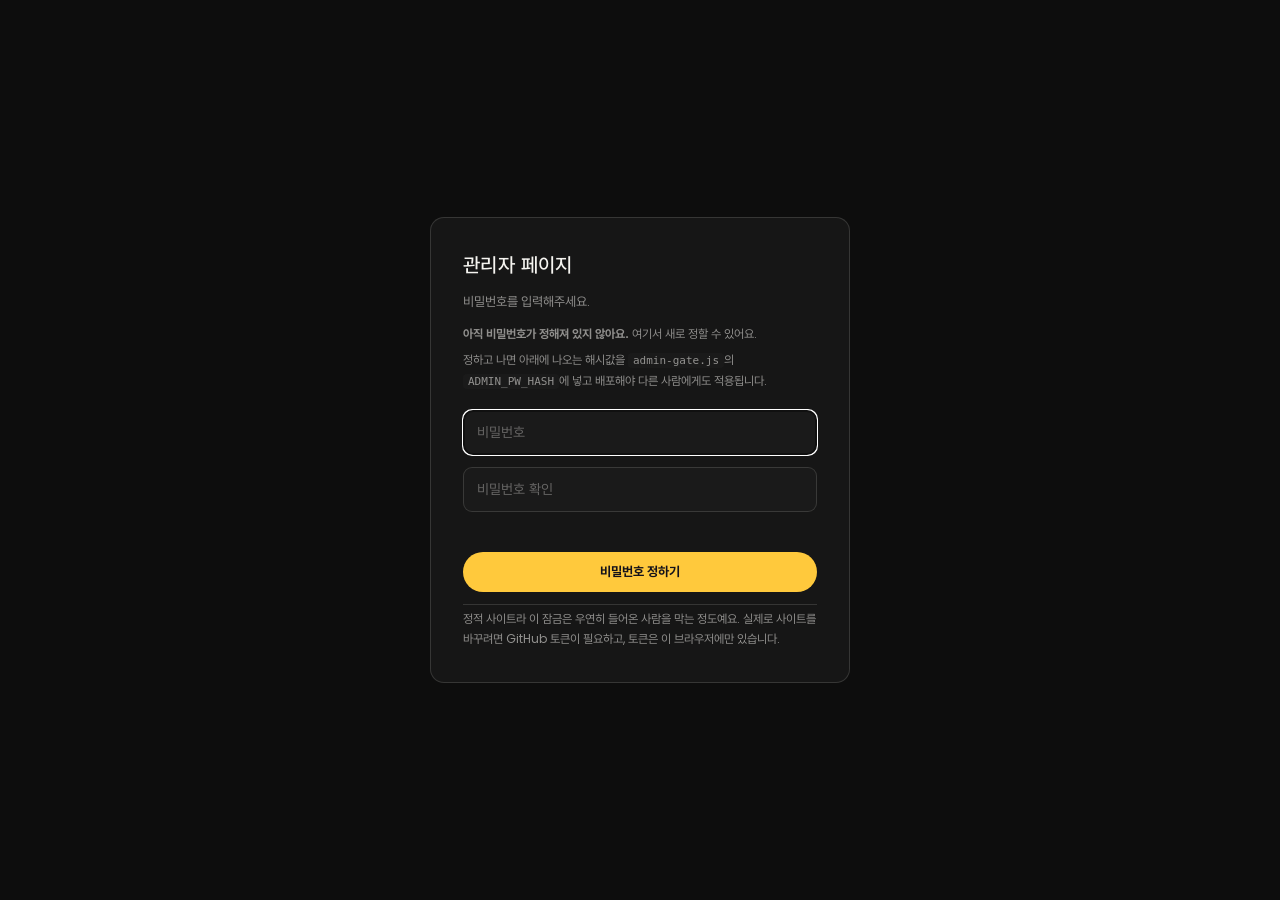
==== commit f744b3ca: "관리자 페이지에 비밀번호 잠금 추가 admin-gate.js가 다른 스크립트보다 먼저 실행되어, 비밀번호를 통과하기 전에는 admin.js가 data.json을 읽지도 화면을 그리" ====
--- a/admin.html
+++ b/admin.html
@@ -7,6 +7,36 @@
 <link rel="stylesheet" href="style.css" />
 </head>
 <body class="theme-dark admin-body">
+
+<!-- 비밀번호를 넣기 전까지 관리자 화면을 덮는 잠금 판 -->
+<div class="admin-gate" id="adminGate">
+  <form class="admin-gate-card" id="adminGateForm">
+    <h1>관리자 페이지</h1>
+    <p class="admin-gate-sub">비밀번호를 입력해주세요.</p>
+
+    <div class="admin-gate-setup" id="adminGateSetup" hidden>
+      <p><strong>아직 비밀번호가 정해져 있지 않아요.</strong> 여기서 새로 정할 수 있어요.</p>
+      <p>정하고 나면 아래에 나오는 해시값을 <code>admin-gate.js</code>의
+         <code>ADMIN_PW_HASH</code>에 넣고 배포해야 다른 사람에게도 적용됩니다.</p>
+    </div>
+
+    <input type="password" id="adminGatePw" autocomplete="current-password" placeholder="비밀번호" />
+    <input type="password" id="adminGatePw2" autocomplete="new-password" placeholder="비밀번호 확인" hidden />
+    <p class="admin-gate-msg" id="adminGateMsg"></p>
+
+    <div class="admin-gate-hash" hidden>
+      <label for="adminGateHash">ADMIN_PW_HASH 에 넣을 값</label>
+      <input type="text" id="adminGateHash" readonly />
+    </div>
+
+    <button class="btn btn-primary" id="adminGateSubmit" type="submit">들어가기</button>
+
+    <p class="admin-gate-note">
+      정적 사이트라 이 잠금은 우연히 들어온 사람을 막는 정도예요.
+      실제로 사이트를 바꾸려면 GitHub 토큰이 필요하고, 토큰은 이 브라우저에만 있습니다.
+    </p>
+  </form>
+</div>
 
 <!-- 관리자 전용 유틸 바 — 이 바를 빼면 아래는 실제 사이트와 같은 구조 -->
 <div class="admin-utilbar">
@@ -20,6 +50,7 @@
       <button class="btn btn-ghost btn-small" id="resetBtn" title="임시 저장을 지우고 원본 data.json을 다시 불러오기">원본 다시 불러오기</button>
       <button class="btn btn-ghost btn-small" id="previewBtn" title="지금 상태를 새 탭에서 미리보기">미리보기</button>
       <button class="btn btn-ghost btn-small" id="tokenBtn" title="배포에 쓸 GitHub 토큰 입력">GitHub 토큰 설정</button>
+      <button class="btn btn-ghost btn-small" id="lockBtn" title="이 브라우저의 잠금 해제를 취소하고 다시 잠그기">잠그기</button>
       <button class="btn btn-outline btn-small" id="exportBtn" title="data.json을 파일로 받아두는 백업">내보내기(백업)</button>
       <button class="btn btn-primary btn-small" id="publishBtn" title="지금 상태 전체를 GitHub에 커밋해 실제 사이트에 반영">🚀 사이트에 반영</button>
     </div>
@@ -80,6 +111,7 @@
 <!-- 지금 어느 부분을 수정 중인지 보여주는 안내 칩 (입력창에 포커스하면 나타남) -->
 <div class="editing-indicator" id="editingIndicator" aria-live="polite"></div>
 
+<script src="admin-gate.js"></script>
 <script src="blocks.js"></script>
 <script src="admin.js"></script>
 </body>
--- a/style.css
+++ b/style.css
@@ -522,6 +522,102 @@
 }
 
 .admin-utilbar .btn { white-space: nowrap; }
+
+/* ------------------------------ 관리자 잠금 화면 ------------------------------ */
+
+.admin-gate {
+  position: fixed;
+  inset: 0;
+  z-index: 999;
+  display: flex;
+  align-items: center;
+  justify-content: center;
+  padding: 28px;
+  background: var(--paper);
+}
+
+.admin-gate[hidden] { display: none; }
+
+body.gate-locked { overflow: hidden; }
+
+.admin-gate-card {
+  width: min(100%, 420px);
+  display: flex;
+  flex-direction: column;
+  gap: 12px;
+  padding: 32px;
+  border: 1px solid var(--line);
+  border-radius: 14px;
+  background: var(--panel);
+}
+
+.admin-gate-card h1 {
+  margin: 0;
+  font-size: 20px;
+  font-weight: 500;
+  letter-spacing: 0.02em;
+}
+
+.admin-gate-sub {
+  margin: 0;
+  color: var(--muted);
+  font-size: 13px;
+}
+
+.admin-gate-card input[type="password"],
+.admin-gate-card input[type="text"] {
+  width: 100%;
+  padding: 11px 13px;
+  border: 1px solid var(--line);
+  border-radius: 9px;
+  background: var(--paper-soft);
+  color: var(--ink);
+  font-size: 14px;
+}
+
+.admin-gate-card input[hidden] { display: none; }
+
+.admin-gate-setup,
+.admin-gate-note {
+  margin: 0;
+  font-size: 12px;
+  line-height: 1.7;
+  color: var(--muted);
+}
+
+.admin-gate-setup p { margin: 0 0 6px; }
+.admin-gate-setup code {
+  padding: 1px 5px;
+  border-radius: 4px;
+  background: var(--paper-soft);
+  font-size: 11px;
+}
+
+.admin-gate-msg {
+  margin: 0;
+  min-height: 16px;
+  font-size: 12px;
+  color: #ff7a8a;
+}
+
+.admin-gate-hash[hidden] { display: none; }
+
+.admin-gate-hash label {
+  display: block;
+  margin-bottom: 5px;
+  font-size: 11px;
+  color: var(--muted);
+}
+
+.admin-gate-hash input {
+  font-family: ui-monospace, SFMono-Regular, Menlo, monospace;
+  font-size: 11px;
+}
+
+.admin-gate-note {
+  padding-top: 4px;
+  border-top: 1px solid var(--line);
+}
 
 /* 오래된 임시저장으로 사이트를 덮어쓰기 전에 띄우는 경고 배너 */
 .admin-stale {
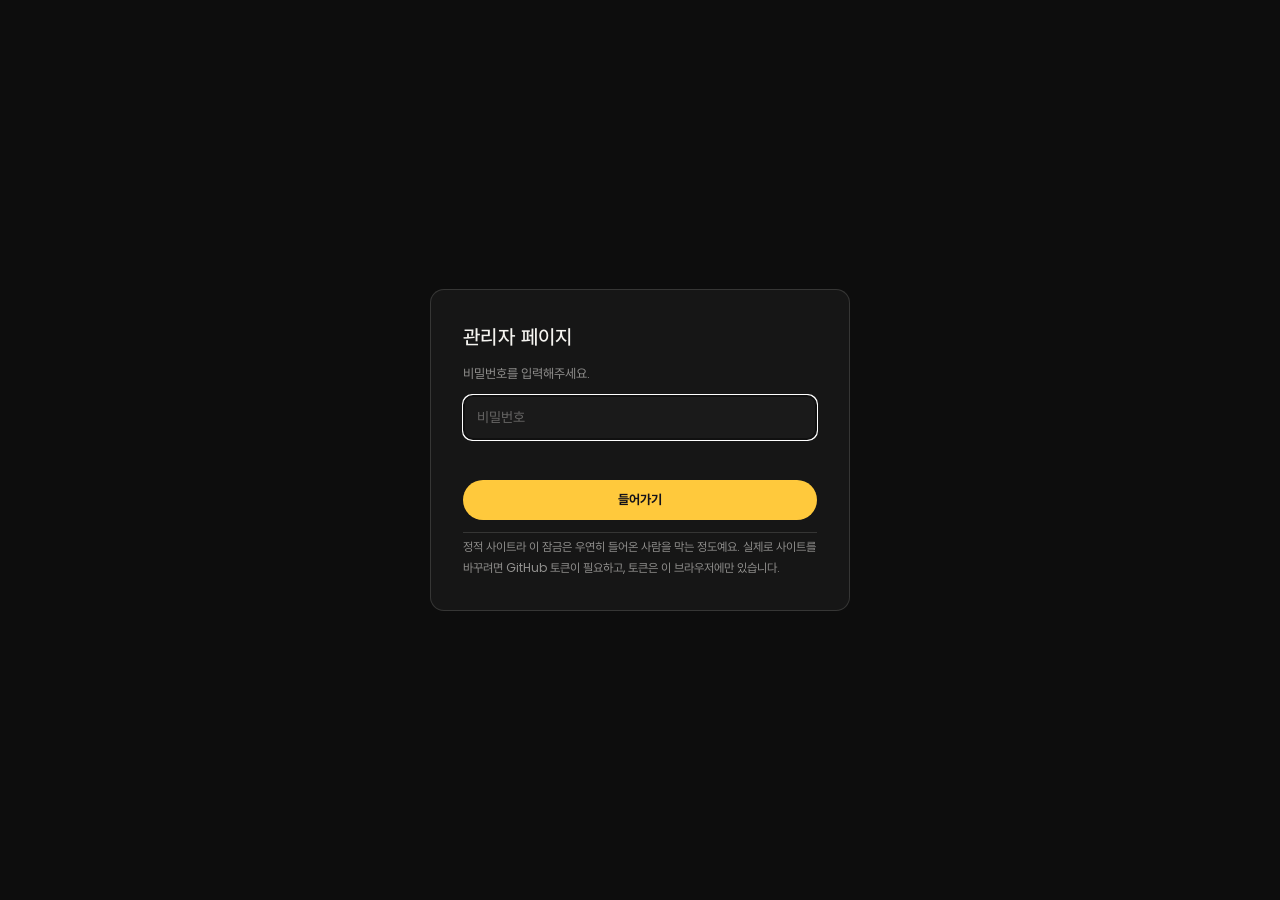
==== commit eb47a941: "프로필 편집을 맨 위 버튼 + 접었다 펴는 판으로 버튼이 푸터 맨 아래에 있어 매번 끝까지 내려가야 했고, 팝업으로 열려 레이아웃 슬라이더를 끌어도 뒤 화면이 가려 보이지 않았다." ====
--- a/admin.html
+++ b/admin.html
@@ -43,6 +43,7 @@
   <div class="container">
     <span class="autosave-status" id="autosaveStatus">불러오는 중...</span>
     <div class="admin-actions">
+      <button class="btn btn-outline btn-small" id="profileEditBtn" title="이름·연락처·레이아웃 설정">✎ 프로필 편집</button>
       <button class="btn btn-outline file-btn btn-small" title="data.json 파일을 직접 불러오기">
         불러오기(json)
         <input type="file" id="importFile" accept="application/json" />
@@ -68,6 +69,20 @@
   </div>
 </div>
 
+<!-- 프로필·레이아웃 설정. 팝업이 아니라 접었다 펴는 판이라
+     아래 화면이 그대로 보이면서 값이 바뀌는 걸 볼 수 있다 -->
+<div class="admin-panel" id="profilePanel" hidden>
+  <div class="container">
+    <div class="admin-panel-head">
+      <strong>프로필 &amp; 연락처</strong>
+      <span class="admin-modal-savestate" id="profilePanelState"></span>
+      <button class="btn btn-primary btn-small" id="profileSaveBtn">🚀 저장 · 사이트에 반영</button>
+      <button class="btn btn-ghost btn-small" id="profileCloseBtn">닫기</button>
+    </div>
+    <div id="profilePanelBody"></div>
+  </div>
+</div>
+
 <!-- 실제 사이트(index.html)와 동일한 헤더: 브랜드 + 카테고리 탭 -->
 <header class="site-header">
   <div class="container">
@@ -86,14 +101,13 @@
   </div>
 </section>
 
-<!-- 실제 사이트와 동일한 푸터 + 프로필 편집 버튼 -->
+<!-- 실제 사이트와 동일한 푸터 -->
 <footer class="site-footer">
   <div class="container footer-grid">
     <div>
       <div class="footer-title" id="footerName">Unlimit_Cho</div>
       <div class="footer-contact" id="footerContact"></div>
     </div>
-    <button class="btn btn-outline btn-small" id="profileEditBtn">✎ 프로필 편집</button>
   </div>
 </footer>
 
--- a/style.css
+++ b/style.css
@@ -105,6 +105,9 @@
   --radius-lg: 28px;
   --radius-md: 18px;
   --radius-sm: 10px;
+  /* 레이아웃 값. 관리자에서 조절하면 JS가 이 값들을 바꾼다 */
+  --side: 28px;
+  --card-gap: 0px;
 
   /* 카드/패널처럼 배경 위에 살짝 떠 있는 면 */
   --panel: #ffffff;
@@ -155,7 +158,7 @@
 .container {
   max-width: 1350px;
   margin: 0 auto;
-  padding: 0 28px;
+  padding: 0 var(--side);
 }
 
 /* ---------------------------------- Header ---------------------------------- */
@@ -282,10 +285,22 @@
 /* 관리자 전용: 섹션 머리의 카테고리 설정 버튼 */
 .ws-edit { margin-left: 10px; }
 
+/* 화면 끝에 붙지 않도록 좌우 여백을 준다. 헤더·섹션 제목·푸터가 쓰는
+   .container 와 같은 폭·여백이라 카드가 브랜드명·제목과 같은 선에서 시작한다. */
+.work-grid,
+.proj-blocks {
+  width: 100%;
+  max-width: 1350px;
+  margin-left: auto;
+  margin-right: auto;
+  padding-left: var(--side);
+  padding-right: var(--side);
+}
+
 .work-grid {
   display: grid;
   grid-template-columns: repeat(2, 1fr);
-  gap: 0;
+  gap: var(--card-gap);
 }
 
 .card {
@@ -293,6 +308,20 @@
   cursor: pointer;
   overflow: hidden;
 }
+
+/* 마우스를 올리면 커버가 살짝 어두워진다 (글자는 얹지 않는다).
+   관리자 카드의 삭제·드래그 버튼은 z-index로 이 위에 뜬다. */
+.card::after {
+  content: "";
+  position: absolute;
+  inset: 0;
+  background: rgba(0, 0, 0, 0.55);
+  opacity: 0;
+  pointer-events: none;
+  transition: opacity 0.3s ease;
+}
+
+.card:hover::after { opacity: 1; }
 
 .card-media {
   aspect-ratio: 16 / 9;
@@ -319,40 +348,6 @@
 }
 
 /* 평소엔 이미지만 보이다가, 마우스를 올리면 어두운 스크림 위로 제목·설명이 중앙에 페이드인 */
-.card-body {
-  position: absolute;
-  inset: 0;
-  display: flex;
-  flex-direction: column;
-  align-items: center;
-  justify-content: center;
-  text-align: center;
-  padding: 32px;
-  background: rgba(0, 0, 0, 0.55);
-  opacity: 0;
-  transition: opacity 0.3s ease;
-}
-
-.card:hover .card-body { opacity: 1; }
-
-.card-title {
-  font-size: 17px;
-  font-weight: 700;
-  letter-spacing: -0.01em;
-  color: #fff;
-  margin-bottom: 6px;
-}
-
-.card-desc {
-  font-size: 13px;
-  line-height: 1.5;
-  color: rgba(255, 255, 255, 0.7);
-  display: -webkit-box;
-  -webkit-line-clamp: 2;
-  -webkit-box-orient: vertical;
-  overflow: hidden;
-}
-
 .empty-state {
   padding: 60px 20px;
   text-align: center;
@@ -428,8 +423,10 @@
   background: transparent;
 }
 
-/* 밝은 색으로 덮었을 때는 글자·선을 어두운 쪽으로 뒤집어 대비를 유지 */
-body.bg-takeover-light {
+/* 밝은 색으로 덮었을 때는 글자·선을 어두운 쪽으로 뒤집어 대비를 유지
+   (.preview-light 는 관리자 미리보기에서 같은 규칙을 쓰기 위한 것) */
+body.bg-takeover-light,
+.preview-light {
   --ink: #14121a;
   --paper: #faf9f6;
   --paper-soft: #f1efe9;
@@ -619,6 +616,26 @@
   border-top: 1px solid var(--line);
 }
 
+/* 접었다 펴는 설정 판 — 팝업과 달리 아래 화면이 그대로 보인다 */
+.admin-panel {
+  border-bottom: 1px solid var(--line);
+  background: var(--panel);
+}
+
+.admin-panel[hidden] { display: none; }
+
+.admin-panel .container { padding-top: 18px; padding-bottom: 22px; }
+
+.admin-panel-head {
+  display: flex;
+  align-items: center;
+  gap: 10px;
+  margin-bottom: 14px;
+}
+
+.admin-panel-head strong { font-size: 14px; }
+.admin-panel-head .admin-modal-savestate { margin-right: auto; }
+
 /* 오래된 임시저장으로 사이트를 덮어쓰기 전에 띄우는 경고 배너 */
 .admin-stale {
   background: #4a2b00;
@@ -730,18 +747,13 @@
 
 /* 커버가 없는 카드에도 제목이 보이도록 (공개 사이트에는 없는 관리자 전용 표시) */
 .card-empty-title {
+  position: relative;
+  z-index: 1;
   font-size: 14px;
   font-weight: 700;
   color: var(--muted);
   padding: 16px;
   text-align: center;
-}
-
-.card-edit-hint {
-  margin-top: 10px;
-  font-size: 12px;
-  font-weight: 700;
-  color: rgba(255, 255, 255, 0.55);
 }
 
 /* 카드 위 삭제/드래그 버튼 (호버 시 표시) */
@@ -912,6 +924,7 @@
    웹에서 주로 편집하므로 넓은 모니터에서는 그만큼 넓게 써서 스크롤을 줄인다 */
 .admin-modal {
   background: var(--panel);
+  transition: background-color 0.45s ease-in-out;
   border: 1px solid var(--line);
   border-radius: var(--radius-lg);
   width: min(90vw, 1920px);
@@ -1051,7 +1064,7 @@
   width: 100%;
   max-width: 1350px;
   margin: 0 auto;
-  padding: 0 28px;
+  padding: 0 var(--side);
   white-space: pre-wrap;
   line-height: 1.65;
   color: color-mix(in srgb, var(--ink) 80%, transparent);
@@ -1174,11 +1187,13 @@
 
 /* ---------------------------- 프로젝트 상세 페이지 ---------------------------- */
 
+/* --chrome 은 지금 보고 있는 프로젝트의 배경색. 지정되지 않았으면 사이트 기본색을
+   쓴다. 상단바와 맨 위로 버튼이 본문 배경과 같은 색을 따라가도록 하기 위한 것. */
 .proj-topbar {
   position: sticky;
   top: 0;
   z-index: 40;
-  background: color-mix(in srgb, var(--paper) 85%, transparent);
+  background: color-mix(in srgb, var(--chrome, var(--paper)) 85%, transparent);
   backdrop-filter: blur(10px);
   border-bottom: 1px solid var(--line);
   transition: background-color 0.65s ease, border-color 0.65s ease, color 0.65s ease,
@@ -1199,7 +1214,7 @@
   height: 48px;
   border-radius: 50%;
   border: 1px solid var(--line);
-  background: color-mix(in srgb, var(--paper) 88%, transparent);
+  background: color-mix(in srgb, var(--chrome, var(--paper)) 88%, transparent);
   backdrop-filter: blur(10px);
   color: var(--ink);
   font-size: 18px;
@@ -1287,7 +1302,13 @@
   display: flex;
   flex-direction: column;
   gap: 28px;
-  padding: 0;
+}
+
+/* 여백은 .proj-blocks 가 이미 갖고 있으므로 안에서 또 주면 두 번 들어간다 */
+.proj-blocks .blk-text {
+  max-width: none;
+  padding-left: 0;
+  padding-right: 0;
 }
 
 .proj-blocks .empty-state { padding: 80px 20px; }
@@ -1322,37 +1343,164 @@
   margin: 14px 0 5px;
 }
 
-/* .field label { display:block } 규칙보다 우선하도록 .field .toggle-switch로 명시 */
-.field .toggle-switch,
-.toggle-switch {
-  display: inline-flex;
-  align-items: center;
-  gap: 8px;
-  margin-bottom: 0;
-  cursor: pointer;
-  flex: none;
-  vertical-align: middle;
-}
-
-.block-list { margin-top: 4px; }
-
+/* 실제 페이지처럼 블록이 이어지도록 세로로 쌓고, 간격은 JS가 넣어준다 */
+.block-list {
+  margin-top: 4px;
+  display: flex;
+  flex-direction: column;
+}
+
+/* 평소에는 실제 페이지와 똑같이 보이도록 테두리·배경을 비워두고,
+   마우스를 올렸을 때만 편집용 테두리가 서서히 나타난다 */
 .block-item {
   position: relative;
-  background: var(--panel);
-  border: 1.5px solid var(--line);
+  border: 1.5px solid transparent;
   border-radius: var(--radius-sm);
-  padding: 14px;
-  margin-top: 10px;
-  transition: border-color 0.15s ease, box-shadow 0.15s ease;
+  /* 짧은 블록(접힌 영상 등) 위에서도 조작 줄이 테두리를 넘지 않을 만큼은 높이를 준다.
+     조작 줄 35px + 위아래 여백 6px씩 + 테두리 1.5px씩 = 50px */
+  min-height: 50px;
+  transition: border-color 0.25s ease-in-out, box-shadow 0.25s ease-in-out;
+}
+
+.block-item:hover,
+.block-item:focus-within {
+  border-color: color-mix(in srgb, var(--ink) 22%, transparent);
 }
 
 .block-item.dragging { opacity: 0.4; }
 
+/* 블록 위에 떠 있는 조작 줄. 흐름을 밀어내지 않도록 절대 배치한다 */
 .block-head {
-  display: flex;
-  align-items: center;
-  gap: 8px;
-  margin-bottom: 6px;
+  position: absolute;
+  top: 6px;
+  right: 6px;
+  z-index: 2;
+  display: flex;
+  align-items: center;
+  gap: 5px;
+  padding: 3px 5px;
+  /* 블록 모서리(10px)보다 완만하게 휘어야 코너에서 테두리 밖으로 새지 않는다.
+     알약 모양(999px)은 반지름이 17.5px이라 10px 곡선을 뚫고 나온다 */
+  border-radius: 6px;
+  background: color-mix(in srgb, var(--panel) 85%, transparent);
+  backdrop-filter: blur(6px);
+  opacity: 0;
+  /* 안 보이는 동안 클릭까지 가로채면 안 되므로 마우스를 통과시킨다 */
+  pointer-events: none;
+  transition: opacity 0.25s ease-in-out;
+}
+
+.block-item:hover > .block-head,
+.block-item:focus-within > .block-head {
+  opacity: 1;
+  pointer-events: auto;
+}
+
+/* 편집 팝업 안에 실제 모습 그대로 그리는 상세 페이지 상단 */
+.hero-preview {
+  border: 1.5px solid transparent;
+  border-radius: var(--radius-sm);
+  padding: 34px 0 30px;
+  overflow: hidden;
+  transition: border-color 0.25s ease-in-out;
+}
+
+.hero-preview:hover,
+.hero-preview:focus-within {
+  border-color: color-mix(in srgb, var(--ink) 22%, transparent);
+}
+
+/* 팝업 안에서는 제목이 지나치게 커지지 않도록 한 단계 줄인다.
+   색을 var(--ink)로 다시 잡아야 밝은 배경에서 .preview-light 뒤집기가 먹는다
+   (상속된 색은 이미 계산이 끝난 값이라 지역 변수를 다시 보지 않는다) */
+.hero-preview .proj-title {
+  font-size: clamp(26px, 3.2vw, 40px);
+  color: var(--ink);
+}
+
+/* 머리줄: 안내 문구가 왼쪽을 채우고 버튼이 오른쪽에 붙는다 */
+.project-card-head .mini-label { flex: 1 1 auto; }
+
+/* 접어두는 프로젝트 설정 묶음 — 넓으면 두 칸, 좁으면 한 칸 */
+.proj-settings {
+  display: grid;
+  grid-template-columns: repeat(auto-fit, minmax(320px, 1fr));
+  gap: 14px 24px;
+  margin-top: 12px;
+  padding: 16px 18px;
+  border: 1px dashed var(--line);
+  border-radius: var(--radius-sm);
+  background: var(--paper-soft);
+}
+
+.proj-settings .proj-field { min-width: 0; }
+.proj-settings .proj-field-wide { grid-column: 1 / -1; }
+.proj-settings .mini-label { margin-top: 0; }
+.proj-settings .block-controls-row { margin-top: 6px; }
+
+/* 조작 줄이 떠 있으므로 폭을 벌리는 여백은 필요 없다 */
+.block-head-spacer { display: none; }
+
+/* 실제 사이트에 보이는 모습이 들어가는 자리 — 꾸밈 없이 그대로 */
+.block-preview { overflow: hidden; }
+
+/* 이미지를 접었을 때만 높이를 잘라 보여준다 ("전체 보기"로 되돌림) */
+.block-preview-capped {
+  position: relative;
+  max-height: 420px;
+}
+
+.block-preview-capped::after {
+  content: "";
+  position: absolute;
+  inset: auto 0 0 0;
+  height: 90px;
+  pointer-events: none;
+  background: linear-gradient(to bottom, transparent, var(--preview-bg, var(--paper)));
+}
+
+/* 조절값 줄(배열·간격)보다 한 단계 아래인 항목이므로 한 칸 내려 놓는다 */
+.block-settings .thumb-row { margin-top: 16px; }
+
+/* 조절값은 미리보기 아래에 한 칸 띄워 놓는다 */
+.block-settings {
+  margin-top: 12px;
+  padding-top: 12px;
+  border-top: 1px dashed var(--line);
+}
+
+/* 접어둔 영상 자리 */
+.embed-folded {
+  margin: 0 28px;
+  padding: 12px;
+  border-radius: 8px;
+  background: var(--paper-soft);
+  font-family: ui-monospace, SFMono-Regular, Menlo, monospace;
+  font-size: 12px;
+  color: color-mix(in srgb, var(--ink) 65%, transparent);
+}
+
+.embed-folded-empty { font-family: inherit; }
+
+/* 미리보기 안에서 바로 고치는 텍스트 */
+/* 여백을 건드리면 실제 사이트와 다르게 보이므로 색·테두리로만 표시한다 */
+.blk-text-edit {
+  outline: none;
+  border-radius: 6px;
+  cursor: text;
+  transition: background 0.15s ease, box-shadow 0.15s ease;
+}
+
+.blk-text-edit:hover { background: color-mix(in srgb, var(--ink) 4%, transparent); }
+
+.blk-text-edit:focus {
+  background: color-mix(in srgb, var(--ink) 6%, transparent);
+  box-shadow: inset 0 0 0 1.5px var(--sun);
+}
+
+.blk-text-edit:empty::before {
+  content: attr(data-placeholder);
+  opacity: 0.4;
 }
 
 .drag-handle {
@@ -1377,17 +1525,6 @@
   transition: color 0.15s ease;
 }
 
-.block-textarea {
-  width: 100%;
-  padding: 10px 12px;
-  border-radius: var(--radius-sm);
-  border: 1.5px solid var(--line);
-  background: var(--paper-soft);
-  resize: vertical;
-  min-height: 80px;
-  line-height: 1.6;
-}
-
 /* 레이아웃 선택 · 간격 등 작은 컨트롤들을 한 줄에 모아 배치 */
 .block-controls-row {
   display: flex;
@@ -1396,6 +1533,69 @@
   flex-wrap: wrap;
   margin-top: 10px;
 }
+
+/* 레이아웃 조절값 묶음 — 프로필 편집 맨 위 */
+.layout-fields {
+  display: flex;
+  flex-wrap: wrap;
+  gap: 12px 28px;
+  margin-bottom: 18px;
+  padding: 14px 16px;
+  border: 1px dashed var(--line);
+  border-radius: var(--radius-sm);
+  background: var(--paper-soft);
+}
+
+/* 끌면서 바로 반영되는 슬라이더 (라벨 + 손잡이 + 숫자 + px + 기본값) */
+.slider-field {
+  display: flex;
+  align-items: center;
+  gap: 10px;
+  flex-wrap: nowrap;
+}
+
+/* 라벨·숫자칸·버튼은 줄바꿈 없이 제 폭을 지키고, 손잡이만 남는 폭을 쓴다 */
+.slider-field > .control-label,
+.slider-field > .size-input,
+.slider-field > .btn {
+  flex: none;
+  white-space: nowrap;
+}
+
+.slider-field input[type="range"] {
+  flex: 1 1 160px;
+  min-width: 120px;
+  max-width: 260px;
+  height: 4px;
+  border-radius: 999px;
+  /* var(--line)은 너무 옅어 손잡이만 떠 보인다 */
+  background: color-mix(in srgb, var(--ink) 20%, transparent);
+  appearance: none;
+  -webkit-appearance: none;
+  cursor: pointer;
+}
+
+.slider-field input[type="range"]::-webkit-slider-thumb {
+  appearance: none;
+  -webkit-appearance: none;
+  width: 16px;
+  height: 16px;
+  border-radius: 50%;
+  border: none;
+  background: var(--sun);
+  cursor: grab;
+}
+
+.slider-field input[type="range"]::-moz-range-thumb {
+  width: 16px;
+  height: 16px;
+  border-radius: 50%;
+  border: none;
+  background: var(--sun);
+  cursor: grab;
+}
+
+.slider-field input[type="range"]:active::-webkit-slider-thumb { cursor: grabbing; }
 
 /* 간격 조절(라벨 + 숫자 + px + 기본값)은 한 덩어리로 묶여 줄바꿈된다 */
 .gap-field {
@@ -1507,9 +1707,94 @@
   align-items: center;
   justify-content: center;
   cursor: grab;
+  /* 실제 페이지 모습을 가리지 않도록 조작 버튼은 사진 위에 올렸을 때만 보인다 */
+  opacity: 0;
+  pointer-events: none;
+  transition: opacity 0.25s ease-in-out;
+}
+
+.pv-img-wrap:hover .drag-handle-mini,
+.pv-img-wrap:focus-within .drag-handle-mini {
+  opacity: 1;
+  pointer-events: auto;
 }
 
 .drag-handle-mini:active { cursor: grabbing; }
+
+/* 이미지가 들어갈 빈 칸. 고른 배열(2열·3열·4열…) 그대로 자리를 차지해
+   어떤 모양이 될지 눈으로 보면서 그 자리에 바로 올릴 수 있다. */
+.img-slot {
+  display: flex;
+  flex-direction: column;
+  align-items: center;
+  justify-content: center;
+  gap: 4px;
+  width: 100%;
+  min-height: 120px;
+  aspect-ratio: 4 / 3;
+  border: 1.5px dashed color-mix(in srgb, var(--ink) 28%, transparent);
+  border-radius: var(--radius-sm);
+  background: color-mix(in srgb, var(--ink) 5%, transparent);
+  color: color-mix(in srgb, var(--ink) 60%, transparent);
+  transition: border-color 0.25s ease-in-out, background 0.25s ease-in-out, color 0.25s ease-in-out;
+}
+
+.img-slot:hover {
+  border-color: var(--sun);
+  background: color-mix(in srgb, var(--sun) 12%, transparent);
+  color: var(--ink);
+}
+
+.img-slot-plus { font-size: 20px; line-height: 1; }
+.img-slot-text { font-size: 12px; font-weight: 700; }
+
+/* 모자이크는 컬럼 흐름이라 칸이 잘리지 않도록 통째로 유지 */
+.blk-images-masonry .img-slot { break-inside: avoid; margin-bottom: 10px; }
+
+/* 슬라이드 줄에서는 사진과 같은 높이로 맞춘다 */
+.pv-slider-strip .img-slot {
+  flex: none;
+  width: 180px;
+  height: 130px;
+  min-height: 0;
+  aspect-ratio: auto;
+}
+
+/* 사진 위에 겹쳐 두는 조작 버튼들(교체·빼기) — 마우스를 올렸을 때만 나타난다 */
+.pv-img-actions {
+  position: absolute;
+  top: 3px;
+  right: 3px;
+  display: flex;
+  gap: 4px;
+  opacity: 0;
+  pointer-events: none;
+  transition: opacity 0.25s ease-in-out;
+}
+
+.pv-img-wrap:hover .pv-img-actions,
+.pv-img-wrap:focus-within .pv-img-actions {
+  opacity: 1;
+  pointer-events: auto;
+}
+
+.img-action {
+  padding: 4px 10px;
+  border-radius: 6px;
+  border: none;
+  background: rgba(20, 18, 26, 0.75);
+  color: #fff;
+  font-size: 11px;
+  font-weight: 700;
+  line-height: 1.4;
+  transition: background 0.2s ease;
+}
+
+.img-action:hover { background: rgba(20, 18, 26, 0.92); }
+
+/* 빼기는 되돌리기 어려우니 색으로 구분해 둔다 */
+.img-remove { padding: 4px 8px; }
+.img-remove:hover { background: #c0392b; }
 
 .add-block-row {
   display: flex;
@@ -1546,44 +1831,6 @@
 /* ------------------------- 미리보기 · 순서 조절 (관리자) ------------------------- */
 
 /* 실제 사이트와 같은 배경 위에서 미리보기 (관리자도 다크 테마라 --paper가 곧 사이트 배경) */
-.preview-pane {
-  background: var(--paper);
-  border: 1.5px solid var(--line);
-  border-radius: var(--radius-sm);
-  padding: 20px;
-  margin-top: 10px;
-  display: flex;
-  flex-direction: column;
-  gap: 16px;
-}
-
-.pv-block {
-  position: relative;
-  border: 1.5px dashed transparent;
-  border-radius: 10px;
-  padding: 30px 10px 10px;
-  transition: border-color 0.15s ease;
-}
-
-.pv-block:hover { border-color: var(--line); }
-.pv-block.dragging { opacity: 0.4; }
-
-.pv-handle {
-  position: absolute;
-  top: 4px;
-  left: 6px;
-}
-
-.pv-chip {
-  position: absolute;
-  top: 9px;
-  left: 38px;
-  font-size: 10px;
-  font-weight: 800;
-  letter-spacing: 0.05em;
-  color: color-mix(in srgb, var(--ink) 45%, transparent);
-}
-
 .pv-img-wrap { position: relative; }
 .pv-img-wrap.dragging { opacity: 0.4; }
 
@@ -1712,7 +1959,11 @@
   .tabs::-webkit-scrollbar { display: none; }
   .tab { padding: 6px 0; font-size: 12px; }
 
-  .container { padding: 0 18px; }
+  .container { padding: 0 min(var(--side), 18px); }
+  .work-grid, .proj-blocks {
+    padding-left: min(var(--side), 18px);
+    padding-right: min(var(--side), 18px);
+  }
   .blk-text { padding: 0 18px; }
   .work-grid { grid-template-columns: 1fr; }
   .work-section-head { padding: 28px 0 12px; }
@@ -1724,9 +1975,6 @@
   .admin-utilbar .container { height: 48px; gap: 10px; padding: 0 16px; }
   .admin-body .site-header { top: 48px; }
   .project-card-head { flex-wrap: wrap; }
-  .project-card-head input { min-width: 100%; }
-  .block-item { padding: 10px; }
-  .preview-pane { padding: 12px; }
   .block-controls-row { row-gap: 10px; column-gap: 10px; }
 
   /* 좁은 화면에서는 썸네일을 줄여 업로드 타일이 같은 줄에 남도록 */
@@ -1734,7 +1982,6 @@
   .thumb img, .thumb video { max-width: 150px; }
   .thumb-add { min-width: 78px; padding: 0 8px; }
   .pv-slider-strip .pv-img-wrap { height: 100px; }
-  .project-thumb-grid { grid-template-columns: repeat(auto-fill, minmax(120px, 1fr)); gap: 10px; }
   .admin-modal-overlay { padding: 0; }
   .admin-modal { width: 100%; min-height: 100%; border-radius: 0; padding: 24px 16px; margin-bottom: 0; }
   .editing-indicator { left: 12px; bottom: 12px; max-width: calc(100vw - 24px); font-size: 11px; }
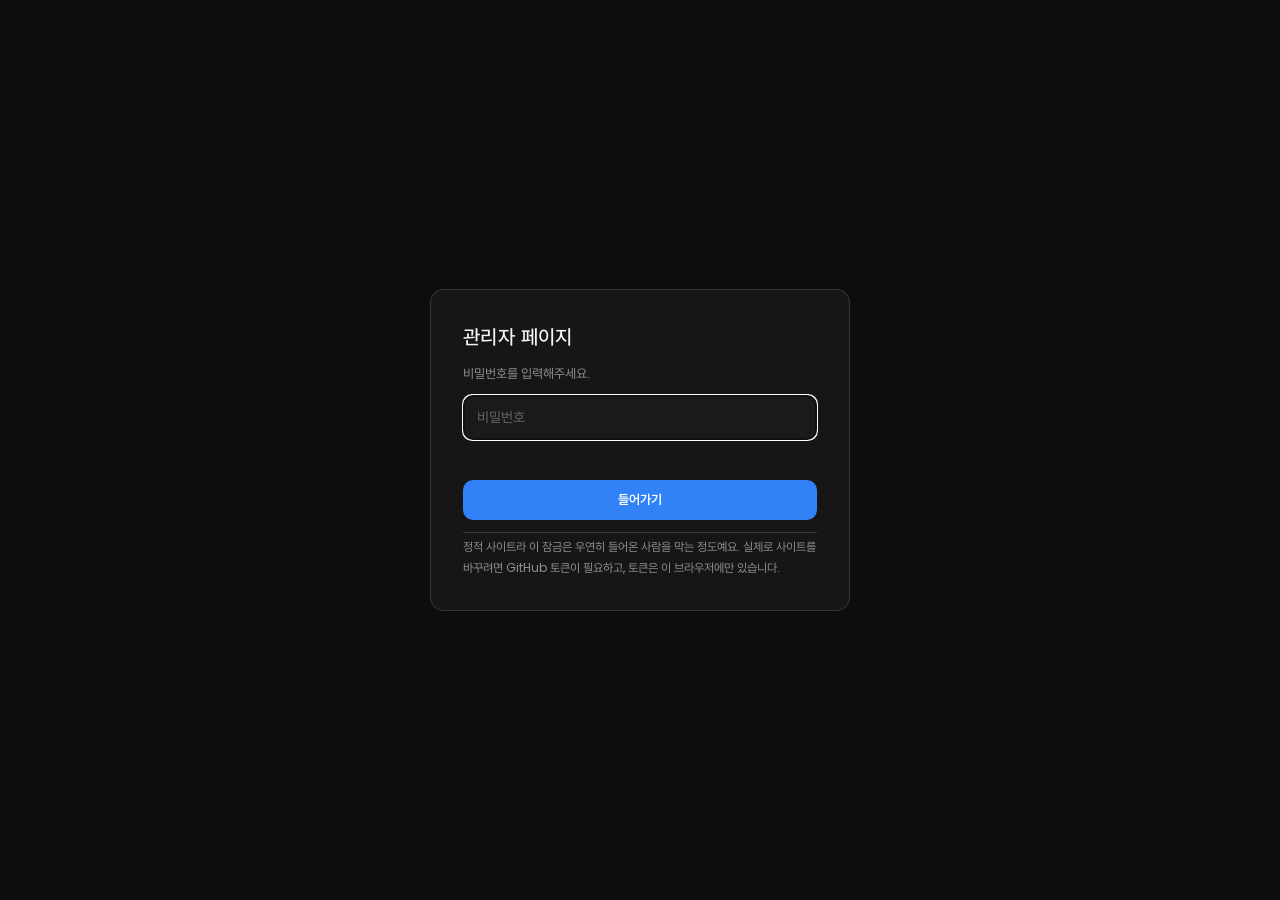
==== commit 734cbfce: "관리자 유틸 바 통합 · 파랑 계열 디자인 · 장식 아이콘 제거 버튼 여덟 개가 한 줄에 늘어서 무엇이 중요한지 보이지 않았다. 자주 쓰는 셋(프로필 편집 · 미리보기 · 사이트에" ====
--- a/admin.html
+++ b/admin.html
@@ -43,17 +43,25 @@
   <div class="container">
     <span class="autosave-status" id="autosaveStatus">불러오는 중...</span>
     <div class="admin-actions">
-      <button class="btn btn-outline btn-small" id="profileEditBtn" title="이름·연락처·레이아웃 설정">✎ 프로필 편집</button>
-      <button class="btn btn-outline file-btn btn-small" title="data.json 파일을 직접 불러오기">
-        불러오기(json)
-        <input type="file" id="importFile" accept="application/json" />
-      </button>
-      <button class="btn btn-ghost btn-small" id="resetBtn" title="임시 저장을 지우고 원본 data.json을 다시 불러오기">원본 다시 불러오기</button>
+      <button class="btn btn-ghost btn-small" id="profileEditBtn" title="이름·연락처·레이아웃 설정">프로필 편집</button>
       <button class="btn btn-ghost btn-small" id="previewBtn" title="지금 상태를 새 탭에서 미리보기">미리보기</button>
-      <button class="btn btn-ghost btn-small" id="tokenBtn" title="배포에 쓸 GitHub 토큰 입력">GitHub 토큰 설정</button>
-      <button class="btn btn-ghost btn-small" id="lockBtn" title="이 브라우저의 잠금 해제를 취소하고 다시 잠그기">잠그기</button>
-      <button class="btn btn-outline btn-small" id="exportBtn" title="data.json을 파일로 받아두는 백업">내보내기(백업)</button>
-      <button class="btn btn-primary btn-small" id="publishBtn" title="지금 상태 전체를 GitHub에 커밋해 실제 사이트에 반영">🚀 사이트에 반영</button>
+      <!-- 가끔 쓰는 것들은 한 곳에 모아 둔다. 토큰이 없으면 버튼에 점이 붙는다 -->
+      <div class="menu-wrap">
+        <button class="btn btn-ghost btn-small" id="moreBtn" aria-haspopup="menu" aria-expanded="false" aria-controls="moreMenu" title="파일·토큰·잠금">더보기</button>
+        <div class="menu" id="moreMenu" role="menu" hidden>
+          <button class="menu-item" id="tokenBtn" role="menuitem" title="배포에 쓸 GitHub 토큰 입력">GitHub 토큰</button>
+          <div class="menu-sep"></div>
+          <button class="menu-item file-btn" role="menuitem" title="data.json 파일을 직접 불러오기">
+            파일에서 불러오기
+            <input type="file" id="importFile" accept="application/json" />
+          </button>
+          <button class="menu-item" id="exportBtn" role="menuitem" title="data.json을 파일로 받아두는 백업">파일로 내보내기 (백업)</button>
+          <button class="menu-item" id="resetBtn" role="menuitem" title="임시 저장을 지우고 원본 data.json을 다시 불러오기">원본 다시 불러오기</button>
+          <div class="menu-sep"></div>
+          <button class="menu-item" id="lockBtn" role="menuitem" title="이 브라우저의 잠금 해제를 취소하고 다시 잠그기">잠그기</button>
+        </div>
+      </div>
+      <button class="btn btn-primary btn-small" id="publishBtn" title="지금 상태 전체를 GitHub에 커밋해 실제 사이트에 반영">사이트에 반영</button>
     </div>
   </div>
 </div>
@@ -76,7 +84,7 @@
     <div class="admin-panel-head">
       <strong>프로필 &amp; 연락처</strong>
       <span class="admin-modal-savestate" id="profilePanelState"></span>
-      <button class="btn btn-primary btn-small" id="profileSaveBtn">🚀 저장 · 사이트에 반영</button>
+      <button class="btn btn-primary btn-small" id="profileSaveBtn">저장 · 사이트에 반영</button>
       <button class="btn btn-ghost btn-small" id="profileCloseBtn">닫기</button>
     </div>
     <div id="profilePanelBody"></div>
@@ -115,7 +123,7 @@
   <div class="admin-modal">
     <div class="admin-modal-topbar">
       <span class="admin-modal-savestate" id="modalSaveState"></span>
-      <button class="btn btn-primary btn-small" id="projectEditSave">🚀 저장 · 사이트에 반영</button>
+      <button class="btn btn-primary btn-small" id="projectEditSave">저장 · 사이트에 반영</button>
       <button class="admin-modal-close" id="projectEditClose" title="저장하지 않고 닫기">✕</button>
     </div>
     <div id="projectEditBody"></div>
--- a/style.css
+++ b/style.css
@@ -107,6 +107,10 @@
   --radius-sm: 10px;
   /* 레이아웃 값. 관리자에서 조절하면 JS가 이 값들을 바꾼다 */
   --side: 28px;
+  --wrap: 1350px;
+  /* 상세 화면의 상단 메뉴 전용 (홈 값을 따라간다) */
+  --side-menu: 28px;
+  --wrap-menu: 1350px;
   --card-gap: 0px;
 
   /* 카드/패널처럼 배경 위에 살짝 떠 있는 면 */
@@ -156,7 +160,7 @@
 ::selection { background: var(--sun); color: var(--ink); }
 
 .container {
-  max-width: 1350px;
+  max-width: var(--wrap);
   margin: 0 auto;
   padding: 0 var(--side);
 }
@@ -208,6 +212,9 @@
   border: none;
   background: transparent;
   padding: 6px 0;
+  /* 카테고리 이름은 Poppins로 고정 (한글은 Pretendard로 넘어간다) */
+  font-family: "Poppins", "Pretendard", "Apple SD Gothic Neo", sans-serif;
+  letter-spacing: -0.02em;
   font-weight: 400;
   font-size: 14px;
   color: var(--muted);
@@ -275,9 +282,10 @@
 
 /* 바디에 표시되는 카테고리 이름은 레귤러 + 전부 대문자 */
 .work-section-head h2 {
+  font-family: "Poppins", "Pretendard", "Apple SD Gothic Neo", sans-serif;
   font-size: 20px;
   font-weight: 400;
-  letter-spacing: 0.06em;
+  letter-spacing: -0.02em;
   text-transform: uppercase;
   margin: 0;
 }
@@ -290,7 +298,7 @@
 .work-grid,
 .proj-blocks {
   width: 100%;
-  max-width: 1350px;
+  max-width: var(--wrap);
   margin-left: auto;
   margin-right: auto;
   padding-left: var(--side);
@@ -307,21 +315,168 @@
   position: relative;
   cursor: pointer;
   overflow: hidden;
-}
-
-/* 마우스를 올리면 커버가 살짝 어두워진다 (글자는 얹지 않는다).
+  /* 카드 폭을 기준(cqw)으로 글자 크기를 잡아, 화면이 좁아져도 비율이 유지된다 */
+  container-type: inline-size;
+}
+
+/* 마우스를 올리면 커버가 어두워진다. 이 판 하나만 어둡게 하고
+   그 위에 제목·설명을 얹는다 (관리자 카드는 글자 없이 이 판만 쓴다).
    관리자 카드의 삭제·드래그 버튼은 z-index로 이 위에 뜬다. */
 .card::after {
   content: "";
   position: absolute;
   inset: 0;
-  background: rgba(0, 0, 0, 0.55);
+  background: rgba(0, 0, 0, 0.85);
   opacity: 0;
   pointer-events: none;
   transition: opacity 0.3s ease;
 }
 
 .card:hover::after { opacity: 1; }
+
+/* 어두워진 판 위에 뜨는 제목·설명 (공개 사이트에만 있다) */
+.card-body {
+  position: absolute;
+  inset: 0;
+  z-index: 1;
+  display: flex;
+  flex-direction: column;
+  align-items: center;
+  justify-content: center;
+  text-align: center;
+  padding: 32px;
+  opacity: 0;
+  pointer-events: none;
+  transition: opacity 0.3s ease;
+}
+
+.card:hover .card-body { opacity: 1; }
+
+/* 디자인 기준: 661px 폭 카드에서 제목 44.05px / 설명 12px / 태그 10px */
+.card-title {
+  font-family: "Poppins", "Pretendard", "Apple SD Gothic Neo", sans-serif;
+  font-size: clamp(16px, 6.66cqw, 44px);
+  font-weight: 500;
+  line-height: 1.39;
+  letter-spacing: -0.02em;
+  color: #fff;
+  margin-bottom: 4px;
+}
+
+.card-desc {
+  font-family: "Pretendard", "Apple SD Gothic Neo", sans-serif;
+  font-size: clamp(10px, 1.82cqw, 12px);
+  line-height: 1.39;
+  letter-spacing: -0.02em;
+  color: #fff;
+  display: -webkit-box;
+  -webkit-line-clamp: 2;
+  -webkit-box-orient: vertical;
+  overflow: hidden;
+}
+
+/* 사용 툴 태그 (알약) */
+.card-tags {
+  display: flex;
+  flex-wrap: wrap;
+  align-items: center;
+  justify-content: center;
+  gap: 5px;
+  margin-top: 14px;
+}
+
+.card-tag {
+  padding: 4px 13px;
+  border-radius: 70px;
+  border: 1px solid rgba(255, 255, 255, 0.35);
+  background: rgba(255, 255, 255, 0.15);
+  font-family: "Poppins", "Pretendard", "Apple SD Gothic Neo", sans-serif;
+  font-size: clamp(9px, 1.51cqw, 10px);
+  line-height: 1.39;
+  letter-spacing: -0.02em;
+  color: #fff;
+  white-space: nowrap;
+}
+
+/* ------------------------------ 툴 아이콘 (공용) ------------------------------
+   크기는 쓰는 쪽에서 정하고, 안쪽 그림은 비율로 자리를 잡는다.
+   모서리 반경도 디자인 비율(5.052 / 28.125 = 17.96%)을 따른다. */
+
+.tool-icon {
+  position: relative;
+  display: block;
+  width: 100%;
+  height: 100%;
+  border-radius: 17.96%;
+  overflow: hidden;
+}
+
+.tool-icon-leaf {
+  position: absolute;
+  overflow: hidden;
+}
+
+.tool-icon-leaf img {
+  position: absolute;
+  inset: 0;
+  width: 100%;
+  height: 100%;
+  max-width: none;
+  object-fit: cover;
+  pointer-events: none;
+}
+
+/* 상세 화면: 제목 오른쪽에 늘어놓는 툴 아이콘 (고르는 게 아니라 보여주기만) */
+.tool-row {
+  display: flex;
+  flex-wrap: wrap;
+  justify-content: flex-end;
+  align-items: center;
+  gap: 11px;
+  flex: none;
+  max-width: 60%;
+  margin-top: 6px;
+}
+
+.tool-cell {
+  display: block;
+  width: 44px;
+  height: 44px;
+  flex: none;
+}
+
+/* 관리자: 제목 오른쪽의 툴 고르기 줄 (디자인 지시 = 우측 정렬) */
+.tool-picker {
+  display: flex;
+  flex-wrap: wrap;
+  justify-content: flex-end;
+  align-items: center;
+  gap: 11px;
+  flex: none;
+  max-width: 60%;
+}
+
+.tool-pick {
+  width: 44px;
+  height: 44px;
+  padding: 0;
+  border: none;
+  background: transparent;
+  border-radius: 8px;
+  opacity: 0.28;
+  filter: grayscale(1);
+  transition: opacity 0.2s ease-in-out, filter 0.2s ease-in-out, transform 0.15s ease-in-out;
+}
+
+.tool-pick:hover { opacity: 0.7; filter: grayscale(0.3); }
+
+.tool-pick-on,
+.tool-pick-on:hover {
+  opacity: 1;
+  filter: none;
+}
+
+.tool-pick:active { transform: scale(0.94); }
 
 .card-media {
   aspect-ratio: 16 / 9;
@@ -357,20 +512,6 @@
 }
 
 /* ---------------------------------- 상세 페이지 태그 ---------------------------------- */
-
-.modal-tag {
-  display: inline-block;
-  font-size: 11px;
-  font-weight: 400;
-  letter-spacing: 0.06em;
-  text-transform: uppercase;
-  padding: 5px 12px;
-  border-radius: 999px;
-  border: 1.5px solid var(--line);
-  color: var(--muted);
-  margin-bottom: 14px;
-  background: transparent;
-}
 
 /* ---------------------------------- Footer ---------------------------------- */
 
@@ -493,17 +634,32 @@
   position: sticky;
   top: 0;
   z-index: 60;
-  background: color-mix(in srgb, var(--paper) 92%, transparent);
+  background: color-mix(in srgb, var(--ui-bg, var(--paper)) 92%, transparent);
   backdrop-filter: blur(10px);
-  border-bottom: 1px solid var(--line);
+  border-bottom: 1px solid var(--ui-line, var(--line));
+}
+
+/* 관리자 전용 줄(유틸 바·설정 판·경고 배너)은 사이트의 --side를 따르지 않는다.
+   좌우 여백 슬라이더가 이 안에 있어서, 값을 바꿀 때마다 슬라이더 자체가
+   옆으로 밀려 끄는 손잡이가 커서에서 벗어나기 때문이다. */
+.admin-utilbar .container,
+.admin-panel .container,
+.admin-stale .container {
+  max-width: 1350px;
+  padding-left: 28px;
+  padding-right: 28px;
 }
 
 .admin-utilbar .container {
   display: flex;
   align-items: center;
   gap: 14px;
-  height: 54px;
-  overflow-x: auto;
+  min-height: 54px;
+  /* 가로 스크롤을 두면 "더보기" 메뉴가 바 밖으로 못 나오고 잘린다.
+     버튼을 넷으로 줄인 만큼, 좁은 화면에서는 스크롤 대신 줄을 바꾼다. */
+  flex-wrap: wrap;
+  padding-top: 8px;
+  padding-bottom: 8px;
 }
 
 .admin-utilbar .autosave-status {
@@ -519,6 +675,79 @@
 }
 
 .admin-utilbar .btn { white-space: nowrap; }
+
+/* ------------------------- "더보기" 드롭다운 메뉴 -------------------------
+   가끔 쓰는 항목을 담아 유틸 바의 버튼 수를 줄인다. */
+.menu-wrap { position: relative; flex: none; }
+
+/* 토큰이 없을 때만 버튼 오른쪽 위에 점을 붙여, 메뉴를 열지 않아도 알 수 있다 */
+.menu-wrap .has-alert::after {
+  content: "";
+  position: absolute;
+  top: 3px;
+  right: 3px;
+  width: 6px;
+  height: 6px;
+  border-radius: 50%;
+  background: var(--branding);
+}
+
+.menu-wrap .btn { position: relative; }
+.menu-wrap .menu-open { background: color-mix(in srgb, var(--ink) 16%, transparent); }
+
+.menu {
+  position: absolute;
+  top: calc(100% + 6px);
+  right: 0;
+  z-index: 70;
+  min-width: 210px;
+  padding: 6px;
+  border-radius: 12px;
+  border: 1px solid var(--ui-line, var(--line));
+  background: var(--ui-surface, var(--panel));
+  box-shadow: 0 12px 32px rgba(0, 0, 0, 0.4);
+}
+
+.menu[hidden] { display: none; }
+
+.menu-item {
+  position: relative;
+  overflow: hidden;
+  display: block;
+  width: 100%;
+  padding: 9px 12px;
+  border: none;
+  border-radius: 8px;
+  background: transparent;
+  color: var(--ink);
+  font-size: 13px;
+  font-weight: 500;
+  text-align: left;
+  white-space: nowrap;
+  transition: background 0.15s ease;
+}
+
+.menu-item:hover { background: color-mix(in srgb, var(--ink) 9%, transparent); }
+
+.menu-sep {
+  height: 1px;
+  margin: 5px 8px;
+  background: var(--ui-line, var(--line));
+}
+
+/* --------------------- 관리자 화면 색 (토스풍 파랑 계열) ---------------------
+   강조색 한 곳만 갈아끼우면 버튼·슬라이더 손잡이·포커스 표시가 함께 따라온다.
+   미리보기 안의 공개 화면 색(--ink/--paper/--line)은 건드리지 않아,
+   관리자에서 보는 모습이 실제 사이트와 어긋나지 않는다. */
+.admin-body {
+  --sun: #3182f6;
+  --sun-strong: #1b64da;
+  --on-sun: #ffffff;
+  /* 관리자 판·바탕에만 쓰는 색 (공개 화면 토큰과 이름을 나눠 섞이지 않게 한다) */
+  --ui-bg: #15171c;
+  --ui-surface: #1e222a;
+  --ui-line: rgba(233, 236, 240, 0.13);
+}
 
 /* ------------------------------ 관리자 잠금 화면 ------------------------------ */
 
@@ -680,21 +909,35 @@
 
 .btn {
   border: none;
-  border-radius: 999px;
-  padding: 10px 18px;
-  font-weight: 700;
+  border-radius: 10px;
+  padding: 10px 16px;
+  font-weight: 600;
   font-size: 13px;
-  transition: transform 0.15s ease, opacity 0.15s ease;
-}
-
-.btn:hover { transform: translateY(-1px); }
-
-.btn-primary { background: var(--sun); color: #14121a; }
-.btn-ghost { background: color-mix(in srgb, var(--ink) 10%, transparent); color: var(--ink); }
-.btn-outline { background: transparent; border: 1.5px solid var(--line); color: var(--ink); }
-.btn-danger { background: transparent; color: var(--branding); border: 1.5px solid color-mix(in srgb, var(--branding) 55%, transparent); }
-.btn-small { padding: 7px 14px; font-size: 12px; }
-.btn-xs { padding: 5px 11px; font-size: 11px; }
+  /* 떠오르는 대신 색으로 반응한다 — 줄지어 있을 때 흔들려 보이지 않는다 */
+  transition: background 0.15s ease, border-color 0.15s ease, color 0.15s ease;
+}
+
+.btn-primary { background: var(--sun); color: var(--on-sun, #14121a); }
+.btn-primary:hover { background: var(--sun-strong, var(--sun)); }
+
+.btn-ghost { background: color-mix(in srgb, var(--ink) 8%, transparent); color: var(--ink); }
+.btn-ghost:hover { background: color-mix(in srgb, var(--ink) 14%, transparent); }
+
+.btn-outline { background: transparent; border: 1px solid var(--ui-line, var(--line)); color: var(--ink); }
+.btn-outline:hover { border-color: color-mix(in srgb, var(--sun) 60%, transparent); color: var(--sun); }
+
+.btn-danger { background: transparent; color: var(--branding); border: 1px solid color-mix(in srgb, var(--branding) 45%, transparent); }
+.btn-danger:hover { background: color-mix(in srgb, var(--branding) 12%, transparent); }
+
+/* 키보드로 옮겨 다닐 때의 표시도 강조색을 따른다 (기본 흰 테두리 대신) */
+.admin-body .btn:focus-visible,
+.admin-body .menu-item:focus-visible {
+  outline: 2px solid var(--sun);
+  outline-offset: 2px;
+}
+
+.btn-small { padding: 7px 13px; font-size: 12px; border-radius: 8px; }
+.btn-xs { padding: 5px 10px; font-size: 11px; border-radius: 7px; }
 
 .file-btn { position: relative; overflow: hidden; }
 
@@ -1066,9 +1309,14 @@
   margin: 0 auto;
   padding: 0 var(--side);
   white-space: pre-wrap;
+  /* 크기를 정하지 않은 글도 관리자 미리보기와 같은 크기로 보이도록 */
+  font-size: 15px;
   line-height: 1.65;
   color: color-mix(in srgb, var(--ink) 80%, transparent);
 }
+
+/* 드래그해서 굵게 지정한 조각 */
+.blk-text b { font-weight: 700; }
 
 .blk-images-single {
   display: flex;
@@ -1085,17 +1333,19 @@
 .blk-images-grid {
   display: grid;
   gap: 14px;
+  /* 칸 높이에 맞춰 늘어나면 사진이 일그러지므로 각자 제 높이를 갖게 둔다 */
+  align-items: start;
 }
 
 .blk-grid-2 { grid-template-columns: repeat(2, 1fr); }
 .blk-grid-3 { grid-template-columns: repeat(3, 1fr); }
 .blk-grid-4 { grid-template-columns: repeat(4, 1fr); }
 
+/* 정사각형으로 맞추려고 잘라내지 않는다 — 올린 그대로의 비율을 지킨다 */
 .blk-images-grid img {
+  display: block;
   width: 100%;
-  height: 100%;
-  aspect-ratio: 1 / 1;
-  object-fit: cover;
+  height: auto;
   border-radius: var(--radius-sm);
   border: 1px solid var(--line);
 }
@@ -1126,7 +1376,6 @@
 @media (max-width: 640px) {
   .blk-grid-2, .blk-grid-3, .blk-grid-4 { grid-template-columns: 1fr; }
   .blk-images-masonry { columns: 1; }
-  .blk-images-grid img { aspect-ratio: auto; }
 }
 
 .blk-slider {
@@ -1245,6 +1494,13 @@
   .proj-topbar, .to-top { transition: none; }
 }
 
+/* 상단 메뉴만 본문과 다른 여백을 쓴다 (홈 화면 값) */
+.proj-topbar .container {
+  max-width: var(--wrap-menu);
+  padding-left: var(--side-menu);
+  padding-right: var(--side-menu);
+}
+
 .proj-topbar-inner {
   display: flex;
   align-items: center;
@@ -1268,13 +1524,8 @@
 .proj-hero-wrap { padding: 48px 0 8px; }
 
 .proj-hero-wrap.proj-hero-dark .proj-title { color: #fff; }
-.proj-hero-wrap.proj-hero-dark .modal-tag {
-  color: rgba(255, 255, 255, 0.85);
-  border-color: rgba(255, 255, 255, 0.35);
-}
-
-/* 카테고리 뱃지가 타이틀 우측 상단에 오도록 가로 배치.
-   DOM 순서는 타이틀 → 뱃지이고, space-between으로 좌/우에 자동 배치된다 */
+/* 툴 아이콘이 타이틀 우측 상단에 오도록 가로 배치.
+   DOM 순서는 타이틀 → 아이콘이고, space-between으로 좌/우에 자동 배치된다 */
 .proj-hero {
   padding-top: 0;
   display: flex;
@@ -1292,16 +1543,76 @@
   min-width: 0;
 }
 
-.proj-hero .modal-tag {
-  flex: none;
-  margin-bottom: 0;
-  margin-top: 6px;
-}
-
 .proj-blocks {
   display: flex;
   flex-direction: column;
   gap: 28px;
+}
+
+/* -------- 프로젝트 개요: 설명 + 작업년도 · 기여도 · 사용 툴 (디자인 실측값) --------
+   19px / 줄높이 23px, 라벨과 설명은 #9ca0a8, 값은 흰색.
+   자간 0.95px = 19px 기준 0.05em 이라 글자가 줄어도 비율이 유지된다. */
+.proj-overview {
+  --meta-label: #9ca0a8;
+  --meta-value: #ffffff;
+  font-family: "Pretendard", "Apple SD Gothic Neo", sans-serif;
+  font-weight: 500;
+  font-size: 19px;
+  line-height: calc(23 / 19);
+  /* 디자인 프레임이 위아래로 113px씩 비워 둔 그대로 — 아래 콘텐츠와도 그만큼 뗀다 */
+  padding: 113px 0;
+}
+
+/* 밝은 배경으로 덮으면 제목과 같은 규칙으로 글자색을 뒤집는다 */
+body.bg-takeover-light .proj-overview,
+.preview-light .proj-overview {
+  --meta-label: var(--muted);
+  --meta-value: var(--ink);
+}
+
+.proj-overview-desc {
+  margin: 0;
+  color: var(--meta-label);
+  letter-spacing: 0.05em;
+  white-space: pre-wrap;
+}
+
+/* 드래그해서 굵게 지정한 조각 (본문 글씨가 500이라 700이면 또렷하게 갈린다) */
+.proj-overview-desc b { font-weight: 700; }
+
+/* 설명 끝에서 라벨 줄까지 96px */
+.proj-meta {
+  display: flex;
+  flex-wrap: wrap;
+  gap: 24px 37px;
+  margin: 96px 0 0;
+}
+
+.proj-overview-desc:empty + .proj-meta { margin-top: 0; }
+
+.proj-meta-col { min-width: 0; }
+
+.proj-meta-label {
+  margin: 0;
+  color: var(--meta-label);
+  letter-spacing: 0.05em;
+}
+
+/* 라벨 아래 16px 띄우고 값을 놓는다 */
+.proj-meta-value {
+  margin: 16px 0 0;
+  color: var(--meta-value);
+}
+
+.proj-meta-tools {
+  display: flex;
+  flex-wrap: wrap;
+  gap: 6px 18px;
+}
+
+.proj-meta-empty {
+  color: var(--meta-label);
+  opacity: 0.6;
 }
 
 /* 여백은 .proj-blocks 가 이미 갖고 있으므로 안에서 또 주면 두 번 들어간다 */
@@ -1362,8 +1673,7 @@
   transition: border-color 0.25s ease-in-out, box-shadow 0.25s ease-in-out;
 }
 
-.block-item:hover,
-.block-item:focus-within {
+.block-item:hover {
   border-color: color-mix(in srgb, var(--ink) 22%, transparent);
 }
 
@@ -1390,6 +1700,24 @@
   transition: opacity 0.25s ease-in-out;
 }
 
+/* 설정을 펼치면 조절 줄이 맨 위로 오므로, 떠 있던 도구 줄을 흐름 안으로 내려
+   조절 줄을 가리지 않게 한다. 이때는 마우스를 올리지 않아도 계속 보인다. */
+.block-head-inline {
+  position: static;
+  opacity: 1;
+  pointer-events: auto;
+  margin-bottom: 8px;
+  background: none;
+  backdrop-filter: none;
+  padding: 0;
+}
+
+/* 떠 있을 때와 같이 버튼은 오른쪽 끝에 두어 여닫을 때 자리가 튀지 않게 한다 */
+.block-head-inline .block-head-spacer {
+  display: block;
+  flex: 1 1 auto;
+}
+
 .block-item:hover > .block-head,
 .block-item:focus-within > .block-head {
   opacity: 1;
@@ -1405,8 +1733,7 @@
   transition: border-color 0.25s ease-in-out;
 }
 
-.hero-preview:hover,
-.hero-preview:focus-within {
+.hero-preview:hover {
   border-color: color-mix(in srgb, var(--ink) 22%, transparent);
 }
 
@@ -1418,19 +1745,48 @@
   color: var(--ink);
 }
 
+/* 개요 글자 조절 줄 — 미리보기 바로 위에 붙는다 */
+.overview-controls { margin-bottom: 8px; }
+
+/* 개요도 같은 팝업 안에서 실제 모습 그대로 그리고, 눌러서 바로 고친다 */
+.overview-preview {
+  border: 1.5px solid transparent;
+  border-radius: var(--radius-sm);
+  overflow: hidden;
+  transition: border-color 0.25s ease-in-out;
+}
+
+.overview-preview:hover {
+  border-color: color-mix(in srgb, var(--ink) 22%, transparent);
+}
+
+/* 지금 고치고 있는 곳 하나만 또렷하게 (마우스만 올린 것과 구분된다).
+   :hover와 우선순위가 같으므로 반드시 그 뒤에 와야 마우스를 올린 채로
+   글을 고칠 때도 이 색이 남는다. */
+.block-item:focus-within,
+.hero-preview:focus-within,
+.overview-preview:focus-within {
+  border-color: var(--sun);
+}
+
+/* 팝업 안에서는 제목 칸 바로 아래에 붙으므로 위 여백을 줄인다 */
+.overview-preview .proj-overview { padding: 22px 0 26px; }
+
+/* 설명과 메타 줄 사이도 팝업에서는 한 화면에 들어오도록 좁힌다 */
+.overview-preview .proj-meta { margin-top: 44px; }
+
 /* 머리줄: 안내 문구가 왼쪽을 채우고 버튼이 오른쪽에 붙는다 */
 .project-card-head .mini-label { flex: 1 1 auto; }
 
 /* 접어두는 프로젝트 설정 묶음 — 넓으면 두 칸, 좁으면 한 칸 */
+/* 맨 위 "⚙ 설정" 바로 아래에 펼쳐진다. 상자 없이 비워 두어 아래 미리보기가
+   실제 페이지처럼 보이는 것을 가리지 않는다 (여백만으로 구분). */
 .proj-settings {
   display: grid;
   grid-template-columns: repeat(auto-fit, minmax(320px, 1fr));
   gap: 14px 24px;
-  margin-top: 12px;
-  padding: 16px 18px;
-  border: 1px dashed var(--line);
-  border-radius: var(--radius-sm);
-  background: var(--paper-soft);
+  margin: 4px 0 18px;
+  padding: 0;
 }
 
 .proj-settings .proj-field { min-width: 0; }
@@ -1462,11 +1818,11 @@
 /* 조절값 줄(배열·간격)보다 한 단계 아래인 항목이므로 한 칸 내려 놓는다 */
 .block-settings .thumb-row { margin-top: 16px; }
 
-/* 조절값은 미리보기 아래에 한 칸 띄워 놓는다 */
+/* 조절값은 미리보기 위에 한 칸 띄워 놓는다 (아래에 있으면 어느 블록 것인지 헷갈린다) */
 .block-settings {
-  margin-top: 12px;
-  padding-top: 12px;
-  border-top: 1px dashed var(--line);
+  margin-bottom: 12px;
+  padding-bottom: 12px;
+  border-bottom: 1px dashed var(--line);
 }
 
 /* 접어둔 영상 자리 */
@@ -1491,12 +1847,14 @@
   transition: background 0.15s ease, box-shadow 0.15s ease;
 }
 
+/* 글자를 고칠 수 있는 자리라는 것만 옅게 알린다.
+   입력 중인 칸마다 테두리를 두르면 글을 읽는 데 방해가 되므로,
+   지금 어디를 고치고 있는지는 블록 테두리 한 곳에서만 알린다. */
 .blk-text-edit:hover { background: color-mix(in srgb, var(--ink) 4%, transparent); }
 
-.blk-text-edit:focus {
-  background: color-mix(in srgb, var(--ink) 6%, transparent);
-  box-shadow: inset 0 0 0 1.5px var(--sun);
-}
+/* 고치는 중에는 칸을 완전히 비워 글이 실제 모습 그대로 보이게 한다.
+   지금 어디를 고치는지는 블록 테두리가 알려준다. */
+.blk-text-edit:focus { background: transparent; }
 
 .blk-text-edit:empty::before {
   content: attr(data-placeholder);
@@ -1526,6 +1884,10 @@
 }
 
 /* 레이아웃 선택 · 간격 등 작은 컨트롤들을 한 줄에 모아 배치 */
+/* "굵게"·"보통" 버튼은 글씨 자체로 결과를 보여준다 */
+.weight-bold { font-weight: 800; }
+.weight-normal { font-weight: 400; }
+
 .block-controls-row {
   display: flex;
   align-items: center;
@@ -1538,12 +1900,20 @@
 .layout-fields {
   display: flex;
   flex-wrap: wrap;
-  gap: 12px 28px;
+  gap: 14px 28px;
   margin-bottom: 18px;
   padding: 14px 16px;
   border: 1px dashed var(--line);
   border-radius: var(--radius-sm);
   background: var(--paper-soft);
+}
+
+/* 여백 슬라이더 + 그 화면의 "꽉 채우기" 스위치를 한 덩어리로 */
+.layout-item {
+  display: flex;
+  align-items: center;
+  gap: 14px;
+  flex-wrap: nowrap;
 }
 
 /* 끌면서 바로 반영되는 슬라이더 (라벨 + 손잡이 + 숫자 + px + 기본값) */
@@ -1562,10 +1932,13 @@
   white-space: nowrap;
 }
 
+/* 최대 폭은 네 자리라 기본 숫자칸으로는 잘린다 */
+.slider-field > .size-input { width: 70px; }
+
 .slider-field input[type="range"] {
-  flex: 1 1 160px;
-  min-width: 120px;
-  max-width: 260px;
+  flex: 1 1 130px;
+  min-width: 100px;
+  max-width: 200px;
   height: 4px;
   border-radius: 999px;
   /* var(--line)은 너무 옅어 손잡이만 떠 보인다 */
@@ -1944,7 +2317,6 @@
   .brand-name { font-size: 14px; }
 
   /* 좁은 화면에서는 카테고리 뱃지를 아예 표시하지 않는다 */
-  .proj-hero .modal-tag { display: none; }
 
   .to-top { right: 16px; bottom: 16px; width: 44px; height: 44px; font-size: 16px; }
   .tabs {
@@ -1960,12 +2332,34 @@
   .tab { padding: 6px 0; font-size: 12px; }
 
   .container { padding: 0 min(var(--side), 18px); }
+  .proj-topbar .container {
+    padding-left: min(var(--side-menu), 18px);
+    padding-right: min(var(--side-menu), 18px);
+  }
   .work-grid, .proj-blocks {
     padding-left: min(var(--side), 18px);
     padding-right: min(var(--side), 18px);
   }
   .blk-text { padding: 0 18px; }
   .work-grid { grid-template-columns: 1fr; }
+  /* 개요는 글자와 칸 사이를 한 단계 좁혀 좁은 화면에서도 한눈에 들어오게 한다 */
+  .proj-overview { font-size: 15px; padding: 56px 0; }
+  .proj-meta { margin-top: 46px; gap: 20px 26px; }
+  .proj-meta-value { margin-top: 12px; }
+  .proj-meta-tools { gap: 4px 14px; }
+  /* 좁은 화면에서는 아이콘을 제목 아래로 내리고 왼쪽에 맞춘다 */
+  .proj-hero {
+    flex-direction: column;
+    align-items: flex-start;
+    gap: 14px;
+  }
+  .tool-cell { width: 34px; height: 34px; }
+  .tool-row {
+    gap: 8px;
+    justify-content: flex-start;
+    max-width: 100%;
+    margin-top: 0;
+  }
   .work-section-head { padding: 28px 0 12px; }
   .work-section-bare { padding-top: 28px; }
   .work-section-head h2 { font-size: 17px; }
